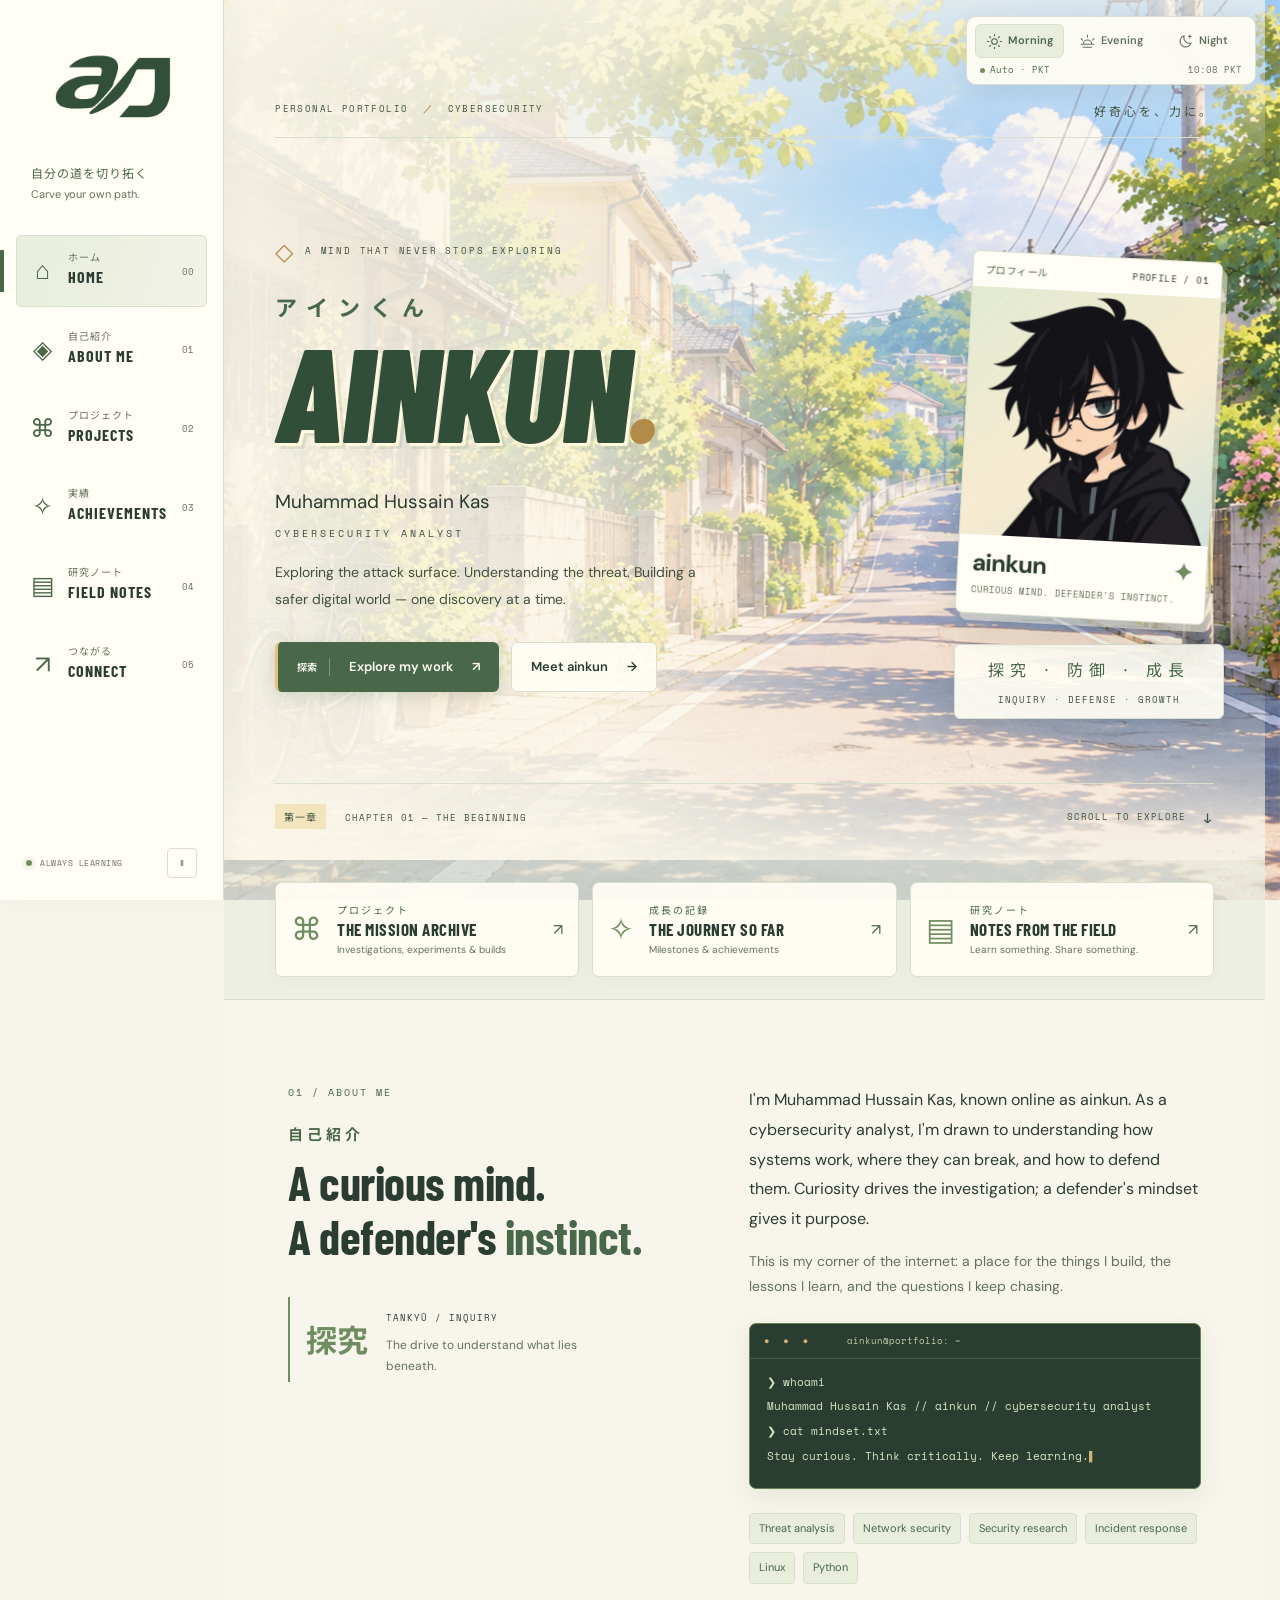
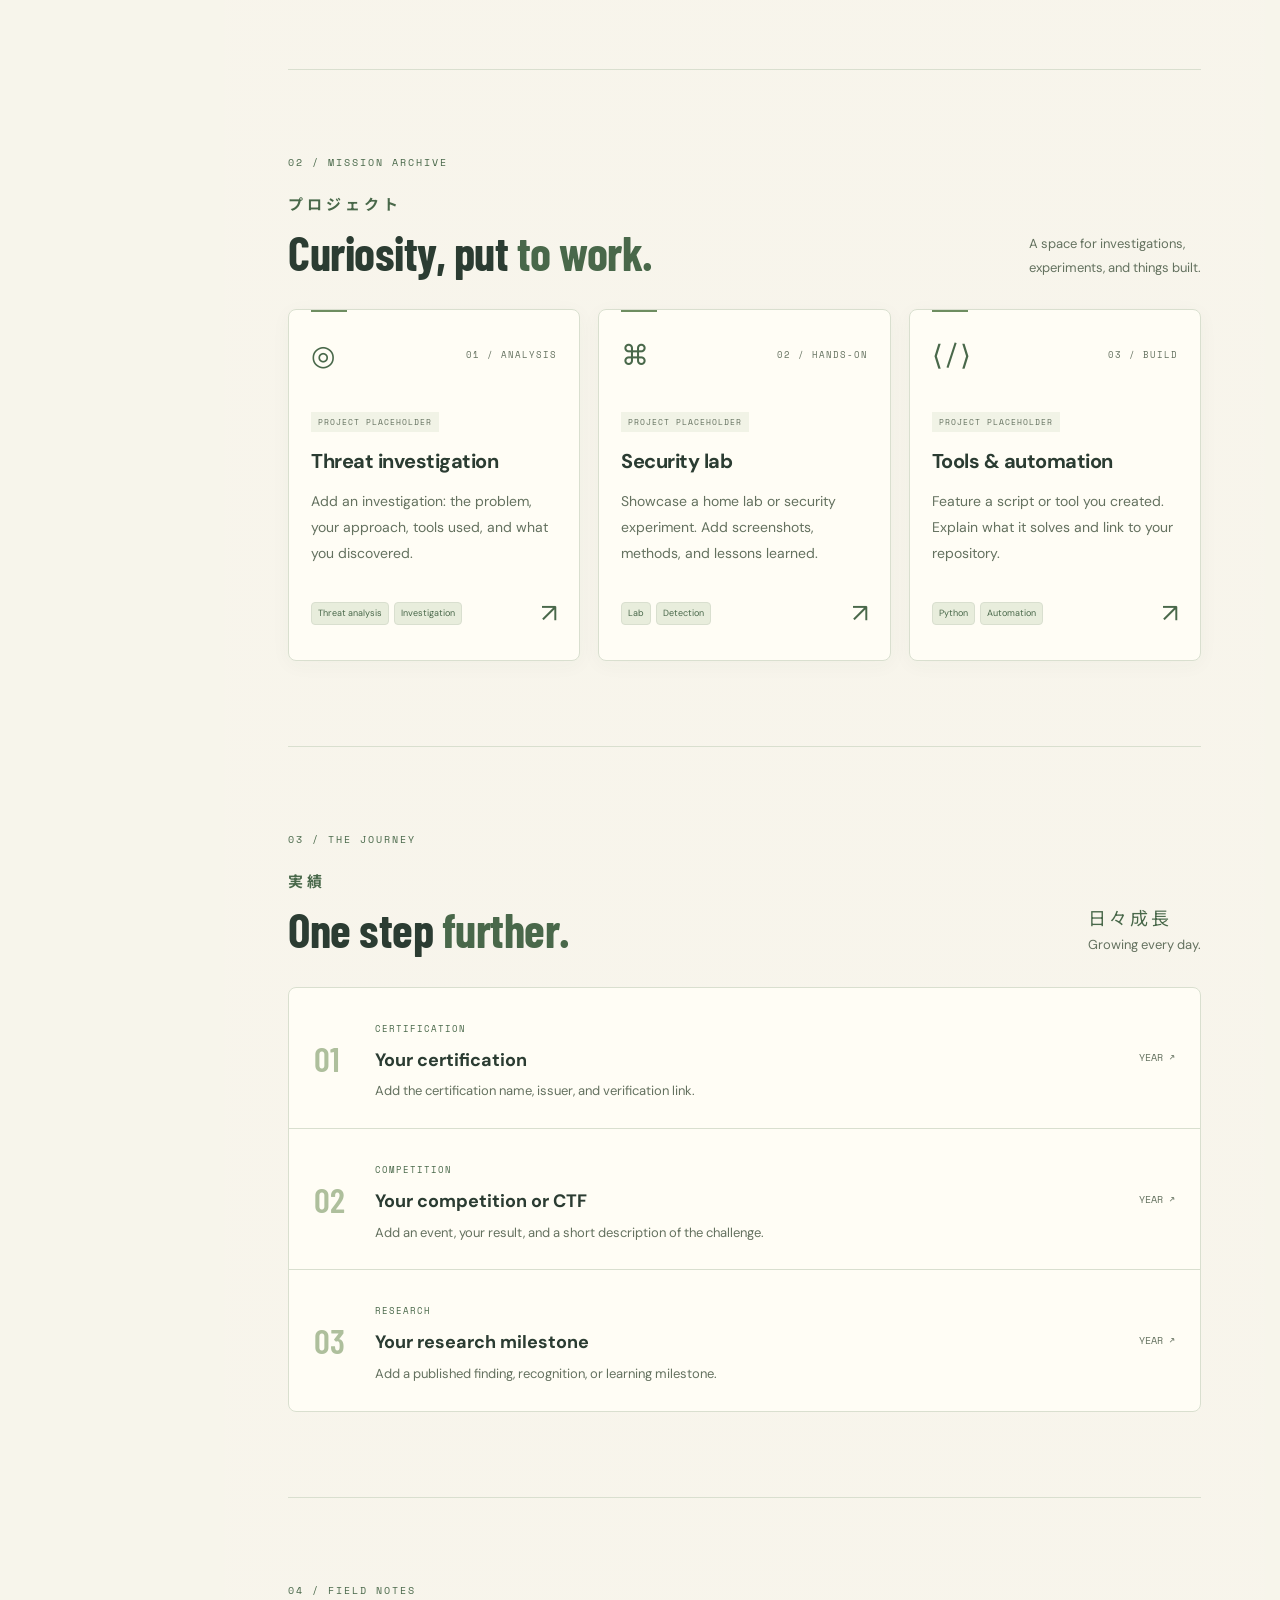
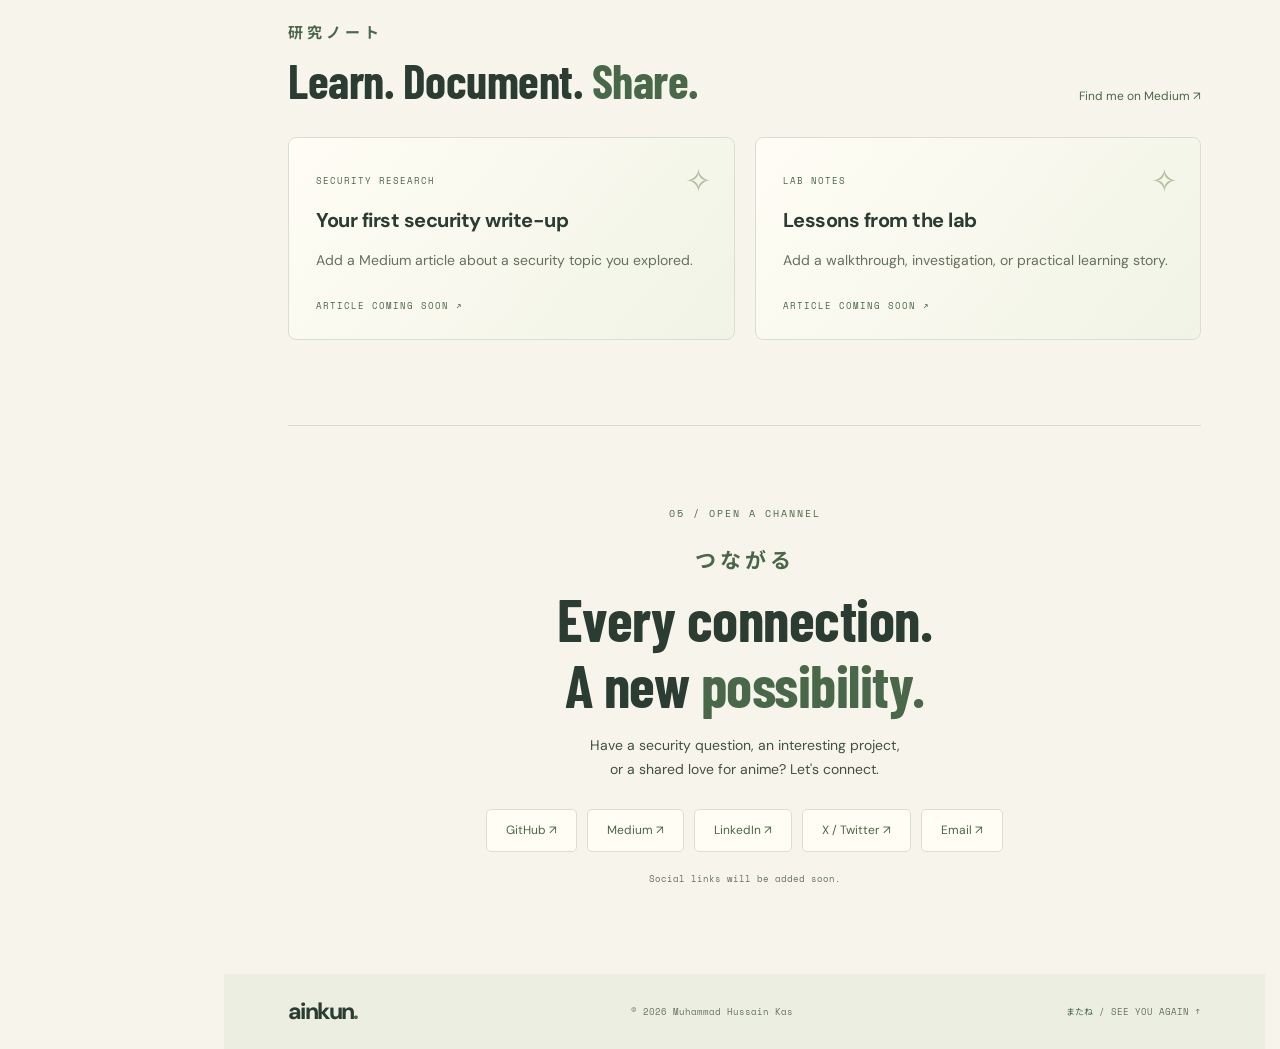
==== index.html @ 13db2e45 "ainkun portfolio, card rough animation, day,evening and night" ====
<!doctype html>
<html lang="en">
<head>
  <meta charset="UTF-8"><meta name="viewport" content="width=device-width, initial-scale=1">
  <meta name="description" content="Muhammad Hussain Kas, aka ainkun — cybersecurity analyst. Security research, projects, and field notes from a curious mind.">
  <meta name="theme-color" content="#f7f5eb"><title>ainkun — Cybersecurity Analyst</title>
  <script src="themes.js"></script>
  <link rel="icon" href="assets/favicon.svg" type="image/svg+xml"><link rel="stylesheet" href="styles.css">
  <link rel="stylesheet" href="themes.css">
  <link rel="stylesheet" href="theme-motion.css">
  <link rel="stylesheet" href="analyst-card.css">
  <script src="profile.js" defer></script><script src="script.js" defer></script>
  <script src="analyst-card.js" defer></script>
</head>
<body>
  <div class="scene-stack" aria-hidden="true"></div>
  <a class="skip" href="#main">Skip to content</a>
  <aside class="theme-controls" aria-label="Time of day theme" hidden>
    <div class="theme-options" role="group" aria-label="Preview a scene">
      <button type="button" data-set-theme="morning" aria-pressed="false" title="Morning · 朝">
        <svg viewBox="0 0 24 24" aria-hidden="true"><circle cx="12" cy="12" r="4"/><path d="M12 2v2m0 16v2M2 12h2m16 0h2M5 5l1.5 1.5m11 11L19 19M5 19l1.5-1.5m11-11L19 5"/></svg><span>Morning</span>
      </button>
      <button type="button" data-set-theme="evening" aria-pressed="false" title="Evening · 夕暮れ">
        <svg viewBox="0 0 24 24" aria-hidden="true"><path d="M3 16h18M6 16a6 6 0 0 1 12 0M12 3v3M3 8l2 2m14 0 2-2M6 20h12"/></svg><span>Evening</span>
      </button>
      <button type="button" data-set-theme="night" aria-pressed="false" title="Night · 夜">
        <svg viewBox="0 0 24 24" aria-hidden="true"><path d="M20 14A8 8 0 0 1 10 4a8 8 0 1 0 10 10Z"/><path d="M18 3v4m-2-2h4"/></svg><span>Night</span>
      </button>
    </div>
    <div class="theme-meta"><button class="theme-auto" type="button" aria-pressed="true">Auto · PKT</button><span class="theme-clock"></span></div>
  </aside>
  <span class="sr-only" id="theme-status" role="status" aria-live="polite"></span>
  <header class="sidebar">
    <a class="sidebar-logo" href="#home" aria-label="ainkun home"><img src="assets/logo-clean/ainkun-clean.png" alt="ainkun — a刀 logo" width="1536" height="1024"></a>
    <div class="sidebar-caption"><span lang="ja">自分の道を切り拓く</span><small>Carve your own path.</small></div>
    <nav aria-label="Main navigation">
      <a class="nav-item active" href="#home"><span class="nav-icon" aria-hidden="true">⌂</span><span><small lang="ja">ホーム</small><strong>HOME</strong></span><span class="nav-index">00</span></a>
      <a class="nav-item" href="#about"><span class="nav-icon" aria-hidden="true">◈</span><span><small lang="ja">自己紹介</small><strong>ABOUT ME</strong></span><span class="nav-index">01</span></a>
      <a class="nav-item" href="#projects"><span class="nav-icon" aria-hidden="true">⌘</span><span><small lang="ja">プロジェクト</small><strong>PROJECTS</strong></span><span class="nav-index">02</span></a>
      <a class="nav-item" href="#achievements"><span class="nav-icon" aria-hidden="true">✧</span><span><small lang="ja">実績</small><strong>ACHIEVEMENTS</strong></span><span class="nav-index">03</span></a>
      <a class="nav-item" href="#writing"><span class="nav-icon" aria-hidden="true">▤</span><span><small lang="ja">研究ノート</small><strong>FIELD NOTES</strong></span><span class="nav-index">04</span></a>
      <a class="nav-item" href="#contact"><span class="nav-icon" aria-hidden="true">↗</span><span><small lang="ja">つながる</small><strong>CONNECT</strong></span><span class="nav-index">05</span></a>
    </nav>
    <div class="sidebar-bottom"><span class="status-dot"></span> ALWAYS LEARNING <button class="motion-toggle" type="button" aria-pressed="false" aria-label="Pause decorative animations">Ⅱ</button></div>
  </header>
  <main id="main">
    <section class="hero" id="home" aria-labelledby="hero-title">
      <div class="city-scene" aria-hidden="true"></div><div class="scene-shade" aria-hidden="true"></div><div class="scene-grid" aria-hidden="true"></div><div class="particles" aria-hidden="true"></div>
      <div class="hero-topline"><span>PERSONAL PORTFOLIO <b>／</b> CYBERSECURITY</span><span lang="ja">好奇心を、力に。</span></div>
      <div class="hero-layout">
        <div class="hero-copy"><p class="hero-kicker"><span class="diamond" aria-hidden="true">◇</span> A MIND THAT NEVER STOPS EXPLORING</p><div class="name-lockup"><span class="name-jp" lang="ja">アインくん</span><h1 id="hero-title" aria-label="ainkun, Hussain K."><button class="name-switch" type="button" aria-label="Show alternate name: Hussain K." aria-pressed="false" disabled><span class="name-track" aria-hidden="true"><span class="name-glyph name-prefix">HUSS</span><span class="name-glyph name-core">AIN</span><span class="name-glyph name-k">K</span><span class="name-glyph name-suffix">UN</span><span class="name-glyph name-dot">.</span></span></button></h1></div><p class="intro">Muhammad Hussain Kas<span>CYBERSECURITY ANALYST</span></p><p class="hero-description" id="hero-description"></p><div class="hero-actions"><a class="button primary" href="#projects"><span lang="ja">探索</span> Explore my work <span>↗</span></a><a class="button secondary" href="#about">Meet ainkun <span>→</span></a></div></div>
        <div class="profile-stage"><figure class="profile-panel"><div class="profile-card-top"><span lang="ja">プロフィール</span><span>PROFILE / 01</span></div><div class="profile-image-wrap"><img class="profile-image" src="mainimage.png" alt="ainkun's profile avatar" width="500" height="500" fetchpriority="high"></div><figcaption><strong>ainkun<span>✦</span></strong><span>CURIOUS MIND. DEFENDER'S INSTINCT.</span></figcaption></figure><p class="profile-motto"><span lang="ja">探究 · 防御 · 成長</span>INQUIRY · DEFENSE · GROWTH</p></div>
      </div>
      <div class="hero-bottom"><span class="chapter-label"><span lang="ja">第一章</span> CHAPTER 01 — THE BEGINNING</span><a class="scroll-cue" href="#about">SCROLL TO EXPLORE <span>↓</span></a></div>
    </section>
    <div class="chapter-menu" aria-label="Explore the portfolio"><a href="#projects"><span class="tile-icon" aria-hidden="true">⌘</span><span><small lang="ja">プロジェクト</small><strong>THE MISSION ARCHIVE</strong><em>Investigations, experiments & builds</em></span><b>↗</b></a><a href="#achievements"><span class="tile-icon" aria-hidden="true">✧</span><span><small lang="ja">成長の記録</small><strong>THE JOURNEY SO FAR</strong><em>Milestones & achievements</em></span><b>↗</b></a><a href="#writing"><span class="tile-icon" aria-hidden="true">▤</span><span><small lang="ja">研究ノート</small><strong>NOTES FROM THE FIELD</strong><em>Learn something. Share something.</em></span><b>↗</b></a></div>
    <div class="content-shell">
      <section class="section about" id="about"><div class="section-heading reveal"><span class="eyebrow">01 / ABOUT ME</span><div class="section-jp" lang="ja">自己紹介</div><h2>A curious mind.<br>A defender's <em>instinct.</em></h2><div class="word-note"><span lang="ja">探究</span><div><strong>TANKYŪ / INQUIRY</strong><p>The drive to understand what lies beneath.</p></div></div></div><div class="about-content reveal"><p id="about-copy"></p><p class="muted">This is my corner of the internet: a place for the things I build, the lessons I learn, and the questions I keep chasing.</p><div class="terminal"><div class="terminal-bar"><span>● ● ●</span> ainkun@portfolio: ~</div><p><span>❯</span> whoami</p><p id="terminal-name"></p><p><span>❯</span> cat mindset.txt</p><p class="terminal-answer">Stay curious. Think critically. Keep learning.<span class="cursor">▌</span></p></div><div class="skills" id="skills"></div></div></section>
      <section class="section" id="projects"><div class="section-top reveal"><div><span class="eyebrow">02 / MISSION ARCHIVE</span><div class="section-jp" lang="ja">プロジェクト</div><h2>Curiosity, put <em>to work.</em></h2></div><p class="section-note">A space for investigations,<br>experiments, and things built.</p></div><div class="projects-grid" id="projects-grid"></div></section>
      <section class="section" id="achievements"><div class="section-top reveal"><div><span class="eyebrow">03 / THE JOURNEY</span><div class="section-jp" lang="ja">実績</div><h2>One step <em>further.</em></h2></div><p class="section-note"><span lang="ja">日々成長</span><br>Growing every day.</p></div><div id="achievement-list" class="achievement-list"></div></section>
      <section class="section" id="writing"><div class="section-top reveal"><div><span class="eyebrow">04 / FIELD NOTES</span><div class="section-jp" lang="ja">研究ノート</div><h2>Learn. Document. <em>Share.</em></h2></div><a class="text-link" data-social="medium">Find me on Medium ↗</a></div><div class="writing-grid" id="writing-grid"></div></section>
    </div>
    <section class="contact section" id="contact"><div class="contact-inner reveal"><span class="eyebrow">05 / OPEN A CHANNEL</span><div class="section-jp" lang="ja">つながる</div><h2>Every connection.<br>A new <em>possibility.</em></h2><p>Have a security question, an interesting project,<br>or a shared love for anime? Let's connect.</p><div class="socials" id="socials"></div><p class="contact-placeholder" id="contact-note"></p></div></section>
    <footer><a class="brand" href="#home">ainkun<span class="brand-dot">.</span></a><span>© <span id="year"></span> Muhammad Hussain Kas</span><a href="#home"><span lang="ja">またね</span> / SEE YOU AGAIN ↑</a></footer>
  </main>
  <div class="toast" role="status" aria-live="polite"></div>
  <dialog class="card-dialog" id="analyst-card-dialog" aria-labelledby="analyst-card-name" aria-describedby="analyst-card-help">
    <div class="card-modal-shell">
      <button class="card-dismiss" type="button" aria-label="Close analyst card" autofocus>×</button>
      <div class="card-flight">
        <div class="card-flipper">
          <div class="card-face card-front" aria-hidden="true" inert></div>
          <article class="card-face collectible-card" id="analyst-card-content"></article>
        </div>
      </div>
      <p class="card-dialog-help" id="analyst-card-help">Your analyst card. <span>Press Esc or click outside to return.</span></p>
    </div>
  </dialog>
</body>
</html>
---- styles.css ----
@import url('https://fonts.googleapis.com/css2?family=Barlow+Condensed:wght@500;600;700;800;900&family=DM+Sans:wght@400;500;600;700&family=Noto+Sans+JP:wght@400;500;700;900&family=Space+Mono:wght@400;700&display=swap');
:root{--ink:#2b3c32;--muted:#64715f;--accent:#49684a;--sunlight:#b28b48;--paper:#f7f5eb;--line:#d9dfcf;--mono:'Space Mono',monospace;--display:'Barlow Condensed','Arial Narrow',sans-serif;--jp:'Noto Sans JP',sans-serif;--rail:224px}

*{box-sizing:border-box}
html{scroll-behavior:smooth;scroll-padding-top:28px}
body{margin:0;color:var(--ink);background:var(--paper);isolation:isolate;font:16px/1.75 'DM Sans',sans-serif}
body::before{content:'';position:fixed;inset:0 0 0 var(--rail);z-index:-1;pointer-events:none;background:var(--scene-image) center/cover no-repeat}
a{color:inherit;text-decoration:none}
button{font:inherit}
a,button{-webkit-tap-highlight-color:transparent}
a:focus-visible,button:focus-visible{outline:3px solid var(--accent-soft);outline-offset:5px}
::selection{background:var(--selection);color:var(--ink)}
[lang=ja]{font-family:var(--jp)}
main{margin-left:var(--rail);min-width:0}
.skip{position:fixed;top:-100px;left:20px;padding:12px;background:var(--surface);z-index:50}
.skip:focus{top:15px}

/* Bilingual game-menu navigation. */
.sidebar{position:fixed;inset:0 auto 0 0;width:var(--rail);padding:36px 16px 22px;background:var(--surface);z-index:20;display:flex;flex-direction:column;border-right:1px solid var(--line);box-shadow:4px 0 30px #344a390b}
.brand{font-weight:800;font-size:30px;letter-spacing:-1.6px;line-height:1.1;display:flex;align-items:center;gap:10px}
.brand-dot{color:var(--accent)}
.sidebar-logo{position:relative;display:block;width:144px;max-width:100%;margin:0 auto;flex-shrink:0;line-height:0;border-radius:6px}
.sidebar-logo img{display:block;width:100%;height:auto;aspect-ratio:3/2;object-fit:contain}
.sidebar-caption{padding:28px 15px 20px;line-height:1.6}
.sidebar-caption>span{font-size:12px;color:var(--accent);letter-spacing:1px}
.sidebar-caption small{display:block;color:var(--muted);font-size:11px}
.sidebar nav{display:grid;gap:7px;margin-top:12px}
.nav-item{padding:13px 12px;display:flex;gap:12px;align-items:center;position:relative;transition:background .25s,transform .25s;border:1px solid transparent;border-radius:5px;}
.nav-item:hover{background:var(--surface-hover);transform:translateX(3px)}
.nav-item.active{background:linear-gradient(110deg,var(--surface-tint),var(--surface-hover));border-color:var(--line)}
.nav-item.active::before{content:'';position:absolute;left:-17px;top:14px;bottom:14px;width:4px;background:var(--accent)}
.nav-icon{font-size:25px;color:var(--accent);width:27px;text-align:center}
.nav-item small{display:block;font-size:10px;line-height:1.4;letter-spacing:1px;color:var(--muted)}
.nav-item strong{font:700 16px/1.5 var(--display);letter-spacing:1px;white-space:nowrap}
.nav-index{margin-left:auto;font:9px var(--mono);color:var(--muted)}
.sidebar-bottom{margin-top:auto;display:flex;align-items:center;gap:8px;font:8px var(--mono);letter-spacing:.5px;padding:22px 10px 0;color:var(--muted)}
.status-dot{width:6px;height:6px;display:inline-block;border-radius:50%;background:var(--accent-soft);box-shadow:0 0 0 4px #7e9c6715}
.motion-toggle{margin-left:auto;background:none;border:1px solid var(--line);color:var(--accent);width:30px;height:30px;cursor:pointer;line-height:1;padding:0;border-radius:4px;}
.motion-toggle:hover{background:var(--surface-tint)}

/* One fixed street scene shared by every section and time-of-day theme. */
.hero{min-height:790px;position:relative;isolation:isolate;overflow:hidden;color:var(--ink);padding:28px clamp(30px,4vw,76px) 30px;display:flex;flex-direction:column;background:transparent;}
.city-scene{display:none}
.scene-shade{position:absolute;inset:0;z-index:-3;background:var(--scene-wash);}
.scene-grid{position:absolute;inset:0;z-index:-2;background-image:linear-gradient(#ffffff04 1px,transparent 1px),linear-gradient(90deg,#ffffff04 1px,transparent 1px);background-size:100px 100px;opacity:0;mask-image:linear-gradient(90deg,#000,transparent);}
.hero-topline{display:flex;justify-content:space-between;gap:15px;font:9px var(--mono);letter-spacing:1.4px;color:var(--secondary-ink);border-bottom:1px solid var(--line);padding-bottom:18px}
.hero-topline b{color:var(--sunlight);padding:0 7px}
.hero-topline [lang=ja]{letter-spacing:3px;font-size:12px}
.hero-layout{display:grid;grid-template-columns:minmax(0,1fr) 250px;align-items:center;gap:30px;flex:1;padding:68px 0 64px}
.hero-copy{min-width:0}
.hero-kicker{font:9px var(--mono);letter-spacing:1.8px;color:var(--secondary-ink);display:flex;align-items:center;gap:10px;margin:0 0 18px}
.diamond{font-size:24px;color:var(--sunlight)}
.name-lockup{position:relative;width:100%;min-width:0}
.name-jp{display:block;font-size:22px;font-weight:700;letter-spacing:10px;margin-bottom:2px;color:var(--accent);}
h1{font:900 italic clamp(100px,10.4vw,170px)/.95 var(--display);letter-spacing:-2px;margin:0 0 25px;text-shadow:3px 3px 0 var(--title-shadow),6px 6px 0 var(--title-shadow-soft);position:relative;color:var(--title);}
.name-dot{color:var(--sunlight);font-size:1em;text-shadow:none}
.intro{font-size:19px;margin:18px 0;color:var(--ink);}
.intro>span{display:block;font:10px var(--mono);letter-spacing:3px;margin-top:8px;color:var(--secondary-ink)}
.hero-description{max-width:430px;font-size:14px;line-height:1.9;color:var(--secondary-ink);text-shadow:none;}
.hero-actions{display:flex;flex-wrap:wrap;gap:12px;margin-top:29px}
.button{display:inline-flex;align-items:center;gap:19px;padding:13px 19px;font-size:13px;font-weight:600;transition:transform .25s,box-shadow .25s;position:relative;border-radius:6px;}
.button:hover{transform:translateY(-3px);box-shadow:0 8px 25px #344a3933}
.primary{background:var(--accent);color:var(--button-ink);border-left:3px solid var(--button-edge);box-shadow:0 5px 16px #3b563129;}
.primary>[lang=ja]{font-size:10px;border-right:1px solid #c4d0ac70;padding-right:12px;color:var(--button-ink);}
.secondary{border:1px solid var(--line);background:var(--surface-glass);color:var(--ink);}
.hero-bottom{display:flex;justify-content:space-between;align-items:center;gap:20px;border-top:1px solid var(--line);padding-top:20px}
.chapter-label,.scroll-cue{font:9px var(--mono);letter-spacing:1px;color:var(--secondary-ink)}
.chapter-label>[lang=ja]{background:var(--label-fill);padding:5px 9px;margin-right:12px;font-size:10px}
.scroll-cue{display:flex;gap:16px;align-items:center}
.scroll-cue>span{font-size:18px;animation:scroll-nudge 3s ease-in-out infinite}

.profile-stage{perspective:1000px;align-self:center;margin-top:50px;position:relative}
.profile-panel{margin:0;border:1px solid var(--line);background:var(--surface);box-shadow:5px 7px 0 var(--card-edge),0 16px 40px #3c51312b;transform:rotateX(var(--tilt-x,0deg)) rotateY(var(--tilt-y,0deg)) rotate(3deg);transition:transform .35s;animation:profile-in 1.3s cubic-bezier(.16,1,.3,1) both;color:var(--ink);border-radius:7px;overflow:hidden;}
.profile-card-top{display:flex;justify-content:space-between;align-items:center;padding:10px 12px;font:8px var(--mono);letter-spacing:.4px}
.profile-card-top>[lang=ja]{font-size:10px;color:var(--accent)}
.profile-image-wrap{aspect-ratio:1;overflow:hidden;position:relative;background:linear-gradient(145deg,var(--portrait-start),var(--portrait-mid) 55%,var(--portrait-end))}
.profile-image-wrap::before{content:'';position:absolute;inset:0;background:repeating-linear-gradient(135deg,transparent 0 15px,#fff2 15px 16px)}
.profile-image{width:100%;height:100%;object-fit:contain;position:relative;display:block}
.profile-panel figcaption{padding:11px 14px 16px;line-height:1.4}
.profile-panel strong{display:flex;justify-content:space-between;font-size:23px;letter-spacing:-1px}
.profile-panel strong>span{color:var(--accent-soft);font-size:24px}
.profile-panel figcaption>span{font:7px var(--mono);letter-spacing:.8px;color:var(--muted)}
.profile-motto{text-align:center;font:8px var(--mono);letter-spacing:1px;margin:25px -10px 0;color:var(--secondary-ink);background:var(--surface-glass);border:1px solid var(--line);border-radius:6px;padding:10px 8px;box-shadow:0 4px 18px #33432f14;}
.profile-motto>[lang=ja]{display:block;font-size:16px;letter-spacing:6px;margin-bottom:8px;color:var(--accent);}
.particles{position:absolute;inset:0;pointer-events:none;z-index:-1}
.particle{position:absolute;width:3px;height:3px;background:var(--particle);border-radius:50%;box-shadow:0 0 8px var(--particle-glow);opacity:.5;animation:drift 9s linear infinite}
.particle:nth-child(3n){width:5px;height:2px;background:var(--leaf);border-radius:50% 0;box-shadow:none}

/* Chapter cards, warm paper, and bilingual editorial headings. */
.chapter-menu{display:grid;grid-template-columns:repeat(3,minmax(0,1fr));background:var(--band-overlay);border-bottom:1px solid var(--line);padding:22px clamp(24px,4vw,70px);gap:13px}
.chapter-menu>a{display:flex;align-items:center;gap:15px;background:var(--surface-glass);padding:19px 15px;border:1px solid var(--line);box-shadow:0 3px 12px #5663430c;transition:transform .25s,border-color .25s;position:relative;min-width:0;border-radius:7px;}
.chapter-menu>a:hover{transform:translateY(-4px);border-color:var(--accent-soft)}
.tile-icon{font-size:31px;color:var(--accent-soft)}
.chapter-menu small{display:block;font:10px var(--jp);letter-spacing:2px;color:var(--accent)}
.chapter-menu strong{font:700 17px/1.5 var(--display);letter-spacing:.5px;display:block}
.chapter-menu em{font-style:normal;font-size:10px;line-height:1.5;color:var(--muted);display:block}
.chapter-menu b{margin-left:auto;color:var(--accent);font-weight:400}
.content-shell{background:linear-gradient(var(--paper-overlay),var(--paper-overlay)),radial-gradient(#87986e12 .7px,transparent .7px) 0 0/6px 6px}
.section{padding:85px 0;margin:0 clamp(28px,5vw,80px);border-bottom:1px solid var(--line);position:relative}
.about{display:grid;grid-template-columns:1fr 1.1fr;gap:50px}
.eyebrow{font:10px var(--mono);letter-spacing:2px;color:var(--accent);display:block}
.section-jp{font:700 15px var(--jp);letter-spacing:4px;color:var(--accent);margin-top:23px}
h2{font:700 clamp(37px,3.7vw,56px)/1.13 var(--display);letter-spacing:-.5px;margin:12px 0 0}
h2 em{font-style:normal;color:var(--accent)}
.word-note{display:flex;align-items:center;gap:18px;margin-top:33px;border-left:2px solid var(--accent-soft);padding:5px 0 5px 16px}
.word-note>[lang=ja]{font-size:31px;font-weight:700;color:var(--accent-soft);white-space:nowrap}
.word-note strong{font:9px var(--mono);letter-spacing:1px}
.word-note p{margin:5px 0 0;font-size:12px;color:var(--muted);max-width:210px}
.about-content>p:first-child{margin-top:0;font-size:16px;line-height:1.85}
.muted,.section-note{color:var(--muted)}
.muted{font-size:14px}
.terminal{margin-top:25px;padding:0 17px 17px;background:var(--terminal-bg);color:var(--terminal-ink);box-shadow:0 8px 24px #3d57391a;font:11px/1.9 var(--mono);overflow-wrap:anywhere;border:1px solid var(--terminal-line);border-radius:7px;}
.terminal-bar{margin:0 -17px 13px;padding:8px 14px;border-bottom:1px solid #a5b79040;font-size:9px;color:var(--terminal-muted);display:flex;gap:35px}
.terminal-bar span{color:var(--terminal-accent);letter-spacing:4px}
.terminal p{margin:4px 0}
.terminal p>span,.terminal-answer{color:var(--terminal-ink)}
.cursor{animation:pulse 1.5s infinite;color:var(--terminal-accent)!important}
.skills{display:flex;flex-wrap:wrap;gap:8px;margin-top:24px}
.skill,.tags span{font-size:11px;border:1px solid var(--line);background:var(--surface-tint);padding:5px 9px;color:var(--accent);border-radius:4px;}
.section-top{display:flex;justify-content:space-between;align-items:end;gap:25px;margin-bottom:30px}
.section-note{font-size:13px;margin:0;line-height:1.8}
.section-note>[lang=ja]{color:var(--accent);font-size:18px;letter-spacing:3px}
.projects-grid{display:grid;grid-template-columns:repeat(3,minmax(0,1fr));gap:18px}
.project-card{padding:24px 22px;background:var(--surface);border:1px solid var(--line);box-shadow:0 4px 20px #3e58300a;position:relative;transition:transform .25s,border-color .25s;min-width:0;border-radius:8px;overflow:hidden;}
.project-card::before{content:'';position:absolute;top:-1px;left:22px;height:3px;width:36px;background:var(--accent-soft);transition:width .3s}
.project-card:hover{transform:translateY(-5px);border-color:var(--accent-soft)}
.project-card:hover::before{width:85px}
.card-top{display:flex;align-items:center;justify-content:space-between;gap:10px;margin-bottom:31px}
.project-icon{font:28px var(--mono);color:var(--accent)}
.small-label{font:9px var(--mono);letter-spacing:1px;color:var(--muted)}
.placeholder-badge{font:8px var(--mono);letter-spacing:1px;color:var(--muted);background:var(--surface-hover);padding:4px 7px}
.project-card h3,.writing-card h3{font-size:20px;line-height:1.4;margin:13px 0 11px;letter-spacing:-.5px}
.project-card p,.writing-card p{font-size:13px;color:var(--muted);line-height:1.85}
.card-bottom{display:flex;align-items:center;justify-content:space-between;gap:7px;margin-top:24px}
.tags{display:flex;flex-wrap:wrap;gap:5px}
.tags span{font-size:9px;padding:3px 6px}
.project-arrow{font-size:26px;color:var(--accent);min-width:28px;text-align:right}
.achievement-list{border:1px solid var(--line);background:var(--surface);border-radius:8px;overflow:hidden;}
.achievement{display:flex;gap:23px;align-items:center;padding:25px;border-bottom:1px solid var(--line)}
.achievement:last-child{border:0}
.achievement-number{font:600 35px var(--display);color:var(--ornament);min-width:38px}
.achievement-content{flex:1}
.achievement-content .small-label{color:var(--accent)}
.achievement h3{font-size:18px;margin:4px 0}
.achievement p{font-size:13px;color:var(--muted);margin:0}
.achievement-year{font:10px var(--mono);color:var(--muted);white-space:nowrap}
.writing-grid{display:grid;grid-template-columns:1fr 1fr;gap:20px}
.writing-card{border:1px solid var(--line);padding:27px;background:linear-gradient(130deg,var(--surface),var(--surface-hover));transition:transform .25s,box-shadow .25s;position:relative;border-radius:8px;}
.writing-card::after{content:'✧';position:absolute;right:22px;top:15px;font-size:32px;color:var(--ornament)}
.writing-card:hover{transform:translateY(-4px);box-shadow:0 9px 22px #51664114;}
.writing-card .small-label{color:var(--accent)}
.text-link{font-size:12px;color:var(--accent)}
.text-link:hover{color:var(--ink)}
.writing-card .text-link{display:block;font:9px var(--mono);letter-spacing:1px;margin-top:25px}
.contact.section{margin:0;border:0;padding:80px 30px;text-align:center;color:var(--ink);background:var(--contact-overlay);}
.contact .eyebrow{color:var(--accent)}
.contact .section-jp{color:var(--accent);font-size:21px}
.contact h2{font-size:clamp(43px,4.6vw,65px)}
.contact h2 em{color:var(--accent)}
.contact p{font-size:14px;color:var(--secondary-ink)}
.socials{display:flex;justify-content:center;flex-wrap:wrap;gap:10px;margin-top:27px}
.social-link{font-size:12px;border:1px solid var(--line);padding:10px 19px;background:var(--surface-glass);transition:background .25s,transform .25s;color:var(--accent);border-radius:5px;}
.social-link:hover{background:var(--surface-tint);transform:translateY(-3px)}
.contact .contact-placeholder{font:9px var(--mono);margin-top:20px;color:var(--muted)}
footer{display:flex;justify-content:space-between;align-items:center;gap:20px;padding:25px clamp(28px,5vw,80px);background:var(--footer-overlay)}
footer .brand{font-size:23px;gap:0}
footer>span,footer>a:last-child{font:9px var(--mono);color:var(--muted)}
footer>a:last-child [lang=ja]{color:var(--accent)}
.toast{position:fixed;left:calc(50% + var(--rail)/2);bottom:25px;max-width:calc(100vw - 40px);padding:14px 22px;border:1px solid var(--accent-soft);background:var(--surface);box-shadow:0 8px 35px #344a3933;color:var(--ink);font-size:13px;z-index:40;opacity:0;pointer-events:none;transform:translate(-50%,20px);transition:.25s;border-radius:6px;}
.toast.visible{opacity:1;transform:translate(-50%,0)}
.reveal-ready{opacity:0;transform:translateY(23px);transition:opacity .75s,transform .75s cubic-bezier(.16,1,.3,1)}
.revealed{opacity:1;transform:translateY(0)}

@keyframes opening-copy{from{opacity:0;transform:translateY(25px)}
to{opacity:1;transform:translateY(0)}
}
@keyframes profile-in{from{opacity:0;translate:30px 0}
to{opacity:1;translate:0 0}
}
@keyframes drift{0%{translate:0 40px;opacity:0}
25%{opacity:.65}
100%{translate:55px -140px;opacity:0}
}
@keyframes pulse{50%{opacity:.3}
}
@keyframes scroll-nudge{50%{translate:0 5px}
}

@media(min-width:1600px){.hero{min-height:880px;color:var(--ink);}
.hero-layout{grid-template-columns:minmax(0,1fr) 300px;gap:60px;padding-right:35px}
.hero-description{font-size:16px;color:var(--secondary-ink);text-shadow:none;}
.hero-kicker{font-size:11px}
.profile-panel figcaption>span{font-size:9px}
.profile-card-top{font-size:10px}
}

@media(max-width:1200px){:root{--rail:200px}
.sidebar{padding-left:10px;padding-right:10px}
.nav-item{gap:9px;padding:12px 10px;border-radius:5px;}
.nav-item strong{font-size:15px}
.nav-index{display:none}
.hero{padding-left:35px;padding-right:35px;min-height:740px;color:var(--ink);}
.hero-layout{grid-template-columns:minmax(0,1fr) 210px;gap:20px}
h1{font-size:108px;color:var(--title);text-shadow:3px 3px 0 var(--title-shadow),6px 6px 0 var(--title-shadow-soft);}
.hero-topline{font-size:8px}
.hero-topline [lang=ja]{font-size:10px}
.hero-kicker{font-size:8px;letter-spacing:1px}
.intro{font-size:17px;color:var(--ink);}
.hero-actions{gap:10px}
.button{gap:12px;padding:12px 14px;font-size:12px;border-radius:6px;}
.chapter-menu{padding:18px 28px;gap:10px}
.chapter-menu>a{padding:15px 12px;gap:9px;border-radius:7px;box-shadow:0 3px 12px #5663430c;}
.tile-icon{display:none}
.chapter-menu strong{font-size:16px}
.section{margin:0 35px;padding:65px 0}
.about{gap:30px}
.projects-grid{gap:12px}
.project-card{padding:21px 17px;border-radius:8px;box-shadow:0 4px 20px #3e58300a;overflow:hidden;}
.card-top .small-label{font-size:8px}
.project-card h3{font-size:18px}
.card-top{margin-bottom:23px}
.profile-panel figcaption>span{font-size:6px}
.profile-card-top{font-size:7px}
.profile-motto{font-size:7px;color:var(--secondary-ink);background:var(--surface-glass);border:1px solid var(--line);border-radius:6px;padding:10px 8px;box-shadow:0 4px 18px #33432f14;}
}

@media(max-width:1000px){:root{--rail:180px}
.brand{font-size:26px}
.sidebar-caption{padding:25px 10px 17px}
.sidebar-caption>span{font-size:10px}
.nav-item strong{font-size:14px;letter-spacing:.5px}
.nav-icon{font-size:22px;width:22px}
.sidebar-bottom{font-size:7px;padding-left:5px;padding-right:5px;gap:6px}
.hero{padding-left:28px;padding-right:28px;color:var(--ink);}
.hero-layout{grid-template-columns:minmax(0,1fr) 170px;gap:17px}
h1{font-size:92px;color:var(--title);text-shadow:3px 3px 0 var(--title-shadow),6px 6px 0 var(--title-shadow-soft);}
.name-jp{font-size:19px;letter-spacing:7px;color:var(--accent);}
.intro{font-size:16px;color:var(--ink);}
.intro>span{letter-spacing:2px;font-size:9px}
.hero-description{font-size:13px;color:var(--secondary-ink);text-shadow:none;}
.hero-kicker{font-size:7px;letter-spacing:.6px}
.profile-card-top{font-size:6px;padding:8px}
.profile-card-top>[lang=ja]{font-size:8px}
.profile-panel figcaption{padding:9px}
.profile-panel figcaption>span{font-size:5px;letter-spacing:.3px}
.profile-panel strong{font-size:21px}
.profile-motto>[lang=ja]{font-size:12px;letter-spacing:3px;color:var(--accent);}
.profile-motto{font-size:6px;letter-spacing:.4px;color:var(--secondary-ink);background:var(--surface-glass);border:1px solid var(--line);border-radius:6px;padding:10px 8px;box-shadow:0 4px 18px #33432f14;}
.hero-topline [lang=ja]{display:none}
.chapter-label{font-size:8px}
.chapter-label>[lang=ja]{margin-right:5px}
.scroll-cue{font-size:8px;letter-spacing:0}
.projects-grid{grid-template-columns:1fr}
.card-top{margin-bottom:18px}
.card-top .small-label{font-size:10px}
.project-card{padding:25px;border-radius:8px;box-shadow:0 4px 20px #3e58300a;overflow:hidden;}
.project-card h3{font-size:21px}
.about{grid-template-columns:1fr}
.about-content{max-width:650px}
.section-note{font-size:12px}
.chapter-menu strong{font-size:14px}
.chapter-menu em{font-size:9px}
.chapter-menu small{font-size:9px}
.chapter-menu b{display:none}
.writing-card{padding:22px;border-radius:8px;background:linear-gradient(130deg,var(--surface),var(--surface-hover));}
.writing-card h3{font-size:18px}
.writing-card::after{display:none}
}

@media(max-width:760px){:root{--rail:0px}
html{scroll-padding-top:138px}
.sidebar{width:100%;height:124px;padding:12px 18px 0;inset:0 0 auto;display:block;border-right:0;border-bottom:1px solid var(--line)}
.sidebar-logo{width:72px;margin:0}
.sidebar-caption{display:none}
.sidebar nav{display:flex;gap:0;margin-top:10px;overflow-x:auto;scrollbar-width:none;padding-bottom:0}
.sidebar nav::-webkit-scrollbar{display:none}
.nav-item{flex:1;min-width:78px;justify-content:center;padding:8px 7px;gap:0;display:block;text-align:center;border-radius:5px;}
.nav-item strong{font-size:12px;letter-spacing:.6px}
.nav-item small{font-size:8px;letter-spacing:.5px}
.nav-icon{display:none}
.nav-item.active{border:0;border-bottom:3px solid var(--accent-soft);background:var(--surface-tint)}
.nav-item.active::before{display:none}
.nav-item:hover{transform:none}
.sidebar-bottom{position:absolute;top:24px;right:18px;margin:0;padding:0;font-size:8px}
.motion-toggle{width:25px;height:25px;margin-left:10px;border-radius:4px;}
main{padding-top:124px}
.hero{min-height:710px;padding:25px 28px;color:var(--ink);}
.hero-layout{grid-template-columns:1fr 185px;padding:55px 0;gap:25px}
h1{font-size:110px;color:var(--title);text-shadow:3px 3px 0 var(--title-shadow),6px 6px 0 var(--title-shadow-soft);}
.hero-kicker{font-size:8px}
.name-jp{font-size:20px;color:var(--accent);}
.hero-description{font-size:14px;color:var(--secondary-ink);text-shadow:none;}
.intro{font-size:18px;color:var(--ink);}
.profile-panel figcaption>span{font-size:6px}
.profile-motto{font-size:7px;color:var(--secondary-ink);background:var(--surface-glass);border:1px solid var(--line);border-radius:6px;padding:10px 8px;box-shadow:0 4px 18px #33432f14;}
.profile-motto>[lang=ja]{font-size:14px;color:var(--accent);}
.chapter-menu{padding:17px 23px}
.chapter-menu>a{padding:13px 10px;border-radius:7px;box-shadow:0 3px 12px #5663430c;}
.chapter-menu strong{font-size:15px}
.section{margin:0 28px;padding:60px 0}
h2{font-size:45px}
.toast{left:50%;border-radius:6px;}
footer{padding:25px 28px}
.hero-topline{font-size:9px}
}

@media(max-width:640px){.hero{padding:24px;min-height:950px;color:var(--ink);}
.hero-layout{grid-template-columns:1fr;padding:40px 0 24px;gap:25px;align-items:start}
.hero-kicker{font-size:8px}
.name-jp{font-size:19px;color:var(--accent);}
h1{font-size:clamp(76px,24vw,125px);color:var(--title);text-shadow:3px 3px 0 var(--title-shadow),6px 6px 0 var(--title-shadow-soft);}
.hero-description{max-width:360px;font-size:14px;color:var(--secondary-ink);text-shadow:none;}
.hero-actions{margin-top:25px}
.intro{font-size:18px;color:var(--ink);}
.profile-stage{margin:0 8px 0 auto;width:165px;align-self:start}
.profile-card-top{font-size:6px}
.profile-image-wrap{aspect-ratio:1.2}
.profile-panel figcaption>span{font-size:5px}
.profile-motto{position:absolute;right:calc(100% + 15px);top:40px;margin:0;width:105px;font-size:7px;line-height:1.8;color:var(--secondary-ink);background:var(--surface-glass);border:1px solid var(--line);border-radius:6px;padding:10px 8px;box-shadow:0 4px 18px #33432f14;}
.profile-motto>[lang=ja]{font-size:13px;letter-spacing:1px;line-height:1.8;color:var(--accent);}
.hero-bottom{gap:10px;padding-top:18px}
.chapter-label{font-size:7px;letter-spacing:0}
.chapter-label>[lang=ja]{display:none}
.scroll-cue{font-size:7px;gap:9px}

.chapter-menu{grid-template-columns:1fr;padding:20px 24px;gap:10px}
.chapter-menu>a{padding:13px 18px;gap:15px;border-radius:7px;box-shadow:0 3px 12px #5663430c;}
.tile-icon{display:block;font-size:26px}
.chapter-menu strong{font-size:17px}
.chapter-menu small{font-size:9px}
.chapter-menu em{font-size:10px}
.chapter-menu b{display:block}
.section{margin:0 24px;padding:55px 0}
.section-top{display:block}
.section-top>.section-note,.section-top>.text-link{margin-top:18px;display:block}
.section-jp{font-size:14px;margin-top:17px}
h2{font-size:42px}
.writing-grid{grid-template-columns:1fr}
.achievement{padding:20px 16px;gap:14px}
.achievement-number{font-size:29px;min-width:24px}
.achievement h3{font-size:16px}
.achievement p{font-size:12px}
.achievement-year{font-size:9px}
.section-note br{display:none}
.contact.section{padding:65px 24px;}
.contact h2{font-size:48px}
.contact p br{display:none}
.social-link{font-size:11px;padding:10px 13px;color:var(--accent);border:1px solid var(--line);background:var(--surface-glass);border-radius:5px;}
footer{padding:24px;flex-wrap:wrap;gap:18px}
footer>span{order:3;width:100%;font-size:9px}
.terminal{font-size:10px;border-radius:7px;box-shadow:0 8px 24px #3d57391a;}
.hero-topline{font-size:8px;letter-spacing:.8px}
.word-note>[lang=ja]{font-size:29px}
}

body.motion-paused *,body.motion-paused *::before,body.motion-paused *::after{animation-play-state:paused!important}
body.motion-paused .profile-panel{transform:rotate(3deg);box-shadow:5px 7px 0 var(--card-edge),0 16px 40px #3c51312b;border-radius:7px;overflow:hidden;}
body.motion-paused .reveal-ready{opacity:1;transform:none;transition:none}
body.motion-paused .hero-copy,body.motion-paused .profile-panel{animation:none;}

@media(prefers-reduced-motion:reduce){html{scroll-behavior:auto}
*,*::before,*::after{animation:none!important;transition:none!important}
.reveal-ready{opacity:1;transform:none}
.profile-panel{transform:rotate(3deg);box-shadow:5px 7px 0 var(--card-edge),0 16px 40px #3c51312b;border-radius:7px;overflow:hidden;}
}


/* Keep the avatar card labels legible at every size. */
.profile-panel figcaption>span{font-size:9px;letter-spacing:0;line-height:1.6;display:block;margin-top:3px}
.profile-card-top{font-size:9px;gap:6px;flex-wrap:wrap}
.profile-card-top>[lang=ja]{font-size:10px}
.profile-motto{font-size:9px;line-height:1.8;color:var(--secondary-ink);background:var(--surface-glass);border:1px solid var(--line);border-radius:6px;padding:10px 8px;box-shadow:0 4px 18px #33432f14;}
.profile-panel strong{font-size:24px}
.project-card p,.writing-card p{font-size:14px}
.motion-toggle:disabled{cursor:default;opacity:.6}

/* The shared AIN and K travel between names; the final dot stays visible. */
.name-switch {
  display:block;width:100%;padding:0;border:0;background:none;text-align:left;
  color:inherit;font:inherit;letter-spacing:inherit;text-shadow:inherit;
  cursor:pointer;touch-action:manipulation;
}
.name-switch:disabled { cursor:default; }
.name-switch:focus-visible { outline:2px solid var(--accent-soft);outline-offset:8px;border-radius:4px; }
.name-track { position:relative;display:flex;align-items:center;height:1em;isolation:isolate; }
.name-glyph { display:block;white-space:nowrap;flex-shrink:0;transform-origin:0 50%;pointer-events:none; }
.name-switch:not(.name-ready) .name-prefix { display:none; }
.name-ready .name-glyph {
  position:absolute;left:0;top:0;
  transform:translateX(var(--closed-x)) scale(var(--closed-scale));
  transition:none;
  will-change:transform,opacity;
}
.name-animating .name-glyph { transition:transform 1.3s cubic-bezier(.4,0,.2,1),opacity .65s ease-in-out; }
.name-ready .name-prefix { opacity:0; }
.name-ready .name-suffix { opacity:1;transition-delay:0s,.25s; }
.name-ready .name-dot { top:0;line-height:inherit; }
.name-ready[aria-pressed="true"] .name-glyph { transform:translateX(var(--open-x)) scale(var(--open-scale)); }
.name-ready[aria-pressed="true"] .name-prefix { opacity:1;transition-delay:0s,.2s; }
.name-ready[aria-pressed="true"] .name-suffix { opacity:0;transition-delay:0s,0s; }
body.motion-paused .name-glyph { transition:none; }
@media(prefers-reduced-motion:reduce) { .name-glyph { transition:none!important; } }
.sidebar{overflow-y:auto}
body.motion-paused{scroll-behavior:auto}

@media(max-width:640px){.profile-motto{font-size:8px;color:var(--secondary-ink);background:var(--surface-glass);border:1px solid var(--line);border-radius:6px;padding:10px 8px;box-shadow:0 4px 18px #33432f14;}
.profile-panel figcaption>span{font-size:8px}
.hero-layout{padding-top:40px}
.profile-card-top{font-size:8px}
}
---- themes.css ----
/* Morning is also the no-JavaScript fallback. */
:root {
  color-scheme: light;
  --scene-wash: linear-gradient(90deg,var(--wash-strong) 0%,var(--wash-middle) 36%,var(--wash-faint) 63%,transparent 85%),linear-gradient(0deg,var(--wash-bottom),transparent 23%,transparent 78%,var(--wash-top));
  --scene-image: url('assets/morning-street.png');
  --surface: #fffdf5;
  --surface-hover: #f1f3e6;
  --surface-tint: #e8eddc;
  --surface-glass: #fffdf5ed;
  --paper-overlay: #f7f5ebd1;
  --contact-overlay: #f7f5ebbd;
  --band-overlay: #e9eddfc7;
  --footer-overlay: #e9eddfd1;
  --secondary-ink: #41513d;
  --accent-soft: #6e8d60;
  --title: #304e38;
  --title-shadow: #fff8df;
  --title-shadow-soft: #7e98642b;
  --button-ink: #fffdf3;
  --button-edge: #dfc181;
  --label-fill: #f2e5be;
  --ornament: #aebf9c;
  --card-edge: #fff8e080;
  --selection: #d2dbc4;
  --terminal-bg: #293e31;
  --terminal-ink: #d7e4c2;
  --terminal-line: #697e59;
  --terminal-muted: #c1cfab;
  --terminal-accent: #d4b375;
  --portrait-start: #e1ead2;
  --portrait-mid: #f7ebcf;
  --portrait-end: #d2e3da;
  --particle: #f9e9af;
  --particle-glow: #eed38b;
  --leaf: #adc385;
  --wash-strong: #fbf7eaf2;
  --wash-middle: #fbf7eac9;
  --wash-faint: #fbf7ea38;
  --wash-bottom: #f6f3e8e6;
  --wash-top: #f7f4e9b3;
}

:root[data-theme="evening"], .theme-preview[data-theme="evening"] {
  --scene-image: url('assets/evening-street.png');
  --ink: #49382f;
  --muted: #786052;
  --accent: #884e37;
  --sunlight: #a06d34;
  --paper: #f5e9dc;
  --line: #ddc8b5;
  --surface: #fff2e4;
  --surface-hover: #f4e4d3;
  --surface-tint: #efdbc5;
  --surface-glass: #fff2e4ed;
  --paper-overlay: #f5e9dcd1;
  --contact-overlay: #f5e9dcbd;
  --band-overlay: #e9d5c0c7;
  --footer-overlay: #e9d5c0d1;
  --secondary-ink: #654b3d;
  --accent-soft: #a17247;
  --title: #6b402e;
  --title-shadow: #ffefd5;
  --title-shadow-soft: #a36b392b;
  --button-ink: #fff6e8;
  --button-edge: #e4b578;
  --label-fill: #f0d4aa;
  --ornament: #c4a17c;
  --card-edge: #f8d8b080;
  --selection: #e4c2a4;
  --terminal-bg: #3c302a;
  --terminal-ink: #f0d5b5;
  --terminal-line: #927157;
  --terminal-muted: #d8bda1;
  --terminal-accent: #e8b775;
  --portrait-start: #e7c7a6;
  --portrait-mid: #fae2c0;
  --portrait-end: #d4c5b3;
  --particle: #ffdaa0;
  --particle-glow: #f5b95c;
  --leaf: #cbb378;
  --wash-strong: #f5e9dcf2;
  --wash-middle: #f5e9dcc9;
  --wash-faint: #f5e9dc38;
  --wash-bottom: #f5e9dce6;
  --wash-top: #f5e9dcb3;
}

:root[data-theme="night"], .theme-preview[data-theme="night"] {
  color-scheme: dark;
  --scene-image: url('assets/night-street.png');
  --ink: #e7ece4;
  --muted: #adbcc5;
  --accent: #b8d2b1;
  --sunlight: #e5bc7b;
  --paper: #141f2c;
  --line: #3c5061;
  --surface: #1d2c3b;
  --surface-hover: #283b4b;
  --surface-tint: #2b4050;
  --surface-glass: #1d2c3bed;
  --paper-overlay: #141f2cd1;
  --contact-overlay: #141f2cbd;
  --band-overlay: #192937c7;
  --footer-overlay: #192937d1;
  --secondary-ink: #c2cfd5;
  --accent-soft: #a1bfa0;
  --title: #e5ebd8;
  --title-shadow: #192f40;
  --title-shadow-soft: #8aaf9d35;
  --button-ink: #182b26;
  --button-edge: #e5bc7b;
  --label-fill: #344558;
  --ornament: #79958b;
  --card-edge: #839ea333;
  --selection: #425e65;
  --terminal-bg: #101d28;
  --terminal-ink: #c8dcc8;
  --terminal-line: #3c5766;
  --terminal-muted: #aabdbd;
  --terminal-accent: #e5bc7b;
  --portrait-start: #344d5a;
  --portrait-mid: #465563;
  --portrait-end: #213949;
  --particle: #f6d99a;
  --particle-glow: #eec479;
  --leaf: #a2bbb0;
  --wash-strong: #141f2cf2;
  --wash-middle: #141f2cc9;
  --wash-faint: #141f2c38;
  --wash-bottom: #141f2ce6;
  --wash-top: #141f2cb3;
}

/* The logo and AINKUN heading share the exact morning/evening/night title color. */
[data-theme="night"] .sidebar-logo img { filter:brightness(0) invert(1); }
@supports (mask-image: url('')) or (-webkit-mask-image: url('')) {
  .sidebar-logo img { visibility:hidden; }
  .sidebar-logo::after {
    content:'';position:absolute;inset:0;pointer-events:none;
    background-color:var(--title);
    -webkit-mask:url('assets/logo-clean/ainkun-clean.png') center / contain no-repeat;
    mask:url('assets/logo-clean/ainkun-clean.png') center / contain no-repeat;
    transition:background-color .35s ease;
  }
}
.sr-only { position:absolute;width:1px;height:1px;padding:0;margin:-1px;overflow:hidden;clip-path:inset(50%);white-space:nowrap;border:0; }
.theme-controls {
  position:fixed;top:16px;right:24px;z-index:30;width:290px;
  padding:7px 8px 5px;border:1px solid var(--line);border-radius:10px;
  background:var(--surface-glass);color:var(--ink);
  box-shadow:0 5px 24px #101d2814;backdrop-filter:blur(14px);
}
.theme-controls[hidden] { display:none; }
.theme-options { display:grid;grid-template-columns:repeat(3,minmax(0,1fr));gap:3px; }
.theme-options button {
  display:flex;align-items:center;justify-content:center;gap:5px;min-height:34px;
  border:1px solid transparent;border-radius:6px;padding:5px 6px;
  background:transparent;color:var(--muted);font-size:11px;font-weight:600;cursor:pointer;
  transition:background .2s,color .2s,border-color .2s;
}
.theme-options button:hover { background:var(--surface-hover);color:var(--ink); }
.theme-options button[aria-pressed="true"] { background:var(--surface-tint);color:var(--accent);border-color:var(--line); }
.theme-options svg { width:17px;height:17px;flex-shrink:0;fill:none;stroke:currentColor;stroke-width:1.5;stroke-linecap:round;stroke-linejoin:round; }
.theme-meta { display:flex;justify-content:space-between;align-items:center;gap:8px;padding:3px 5px 0;font:9px/1.5 var(--mono); }
.theme-auto { padding:2px 0;background:none;border:0;color:var(--accent);font:inherit;cursor:pointer;text-underline-offset:3px; }
.theme-auto:hover,.theme-controls[data-mode="preview"] .theme-auto { text-decoration:underline; }
.theme-auto::before { content:'';display:inline-block;width:5px;height:5px;margin-right:5px;border-radius:50%;background:var(--sunlight); }
.theme-auto[aria-pressed="true"]::before { background:var(--accent-soft); }
.theme-clock { color:var(--muted);font-variant-numeric:tabular-nums; }
.theme-controls[aria-busy="true"] .theme-options { opacity:.65; }
/* Make space for the controls without covering the hero's opening line. */
@media(min-width:761px) { .hero { padding-top:102px; } }
@media(max-width:760px) {
  .theme-controls { top:8px;right:18px;width:250px;padding:4px 5px 3px;border-radius:7px;box-shadow:none; }
  .theme-options button { min-height:29px;padding:3px 4px;font-size:10px; }
  .theme-options svg { width:15px;height:15px; }
  .theme-meta { font-size:8px;padding-top:1px; }
  .sidebar-bottom { left:98px;right:auto;top:25px;font-size:0;gap:0; }
  .sidebar-bottom .status-dot { display:none; }
  .sidebar-bottom .motion-toggle { margin:0;font-size:12px; }
}
@media(max-width:420px) {
  .theme-controls { right:10px;width:184px; }
  .theme-options button { gap:3px;font-size:9px;padding:3px 2px; }
  .theme-options svg { width:12px;height:12px; }
  .theme-meta { padding-left:2px;padding-right:2px;font-size:7px; }
  .sidebar { padding-left:12px;padding-right:12px; }
  .sidebar-bottom { left:88px; }
}
@media(prefers-reduced-motion:reduce) { .theme-options button { transition:none; } }
---- theme-motion.css ----
/* Typed palette colors let even gradients, text, and the logo blend together. */
@property --ink { syntax: "<color>"; inherits: true; initial-value: #2b3c32; }
@property --muted { syntax: "<color>"; inherits: true; initial-value: #64715f; }
@property --accent { syntax: "<color>"; inherits: true; initial-value: #49684a; }
@property --sunlight { syntax: "<color>"; inherits: true; initial-value: #b28b48; }
@property --paper { syntax: "<color>"; inherits: true; initial-value: #f7f5eb; }
@property --line { syntax: "<color>"; inherits: true; initial-value: #d9dfcf; }
@property --surface { syntax: "<color>"; inherits: true; initial-value: #fffdf5; }
@property --surface-hover { syntax: "<color>"; inherits: true; initial-value: #f1f3e6; }
@property --surface-tint { syntax: "<color>"; inherits: true; initial-value: #e8eddc; }
@property --surface-glass { syntax: "<color>"; inherits: true; initial-value: #fffdf5ed; }
@property --paper-overlay { syntax: "<color>"; inherits: true; initial-value: #f7f5ebd1; }
@property --contact-overlay { syntax: "<color>"; inherits: true; initial-value: #f7f5ebbd; }
@property --band-overlay { syntax: "<color>"; inherits: true; initial-value: #e9eddfc7; }
@property --footer-overlay { syntax: "<color>"; inherits: true; initial-value: #e9eddfd1; }
@property --secondary-ink { syntax: "<color>"; inherits: true; initial-value: #41513d; }
@property --accent-soft { syntax: "<color>"; inherits: true; initial-value: #6e8d60; }
@property --title { syntax: "<color>"; inherits: true; initial-value: #304e38; }
@property --title-shadow { syntax: "<color>"; inherits: true; initial-value: #fff8df; }
@property --title-shadow-soft { syntax: "<color>"; inherits: true; initial-value: #7e98642b; }
@property --button-ink { syntax: "<color>"; inherits: true; initial-value: #fffdf3; }
@property --button-edge { syntax: "<color>"; inherits: true; initial-value: #dfc181; }
@property --label-fill { syntax: "<color>"; inherits: true; initial-value: #f2e5be; }
@property --ornament { syntax: "<color>"; inherits: true; initial-value: #aebf9c; }
@property --card-edge { syntax: "<color>"; inherits: true; initial-value: #fff8e080; }
@property --selection { syntax: "<color>"; inherits: true; initial-value: #d2dbc4; }
@property --terminal-bg { syntax: "<color>"; inherits: true; initial-value: #293e31; }
@property --terminal-ink { syntax: "<color>"; inherits: true; initial-value: #d7e4c2; }
@property --terminal-line { syntax: "<color>"; inherits: true; initial-value: #697e59; }
@property --terminal-muted { syntax: "<color>"; inherits: true; initial-value: #c1cfab; }
@property --terminal-accent { syntax: "<color>"; inherits: true; initial-value: #d4b375; }
@property --portrait-start { syntax: "<color>"; inherits: true; initial-value: #e1ead2; }
@property --portrait-mid { syntax: "<color>"; inherits: true; initial-value: #f7ebcf; }
@property --portrait-end { syntax: "<color>"; inherits: true; initial-value: #d2e3da; }
@property --particle { syntax: "<color>"; inherits: true; initial-value: #f9e9af; }
@property --particle-glow { syntax: "<color>"; inherits: true; initial-value: #eed38b; }
@property --leaf { syntax: "<color>"; inherits: true; initial-value: #adc385; }
@property --wash-strong { syntax: "<color>"; inherits: true; initial-value: #fbf7eaf2; }
@property --wash-middle { syntax: "<color>"; inherits: true; initial-value: #fbf7eac9; }
@property --wash-faint { syntax: "<color>"; inherits: true; initial-value: #fbf7ea38; }
@property --wash-bottom { syntax: "<color>"; inherits: true; initial-value: #f6f3e8e6; }
@property --wash-top { syntax: "<color>"; inherits: true; initial-value: #f7f4e9b3; }

:root { --theme-fade-duration: 3.2s; --theme-fade-easing: cubic-bezier(.4,0,.2,1); }
html[data-theme] {
  transition-property: --ink, --muted, --accent, --sunlight, --paper, --line, --surface, --surface-hover, --surface-tint, --surface-glass, --paper-overlay, --contact-overlay, --band-overlay, --footer-overlay, --secondary-ink, --accent-soft, --title, --title-shadow, --title-shadow-soft, --button-ink, --button-edge, --label-fill, --ornament, --card-edge, --selection, --terminal-bg, --terminal-ink, --terminal-line, --terminal-muted, --terminal-accent, --portrait-start, --portrait-mid, --portrait-end, --particle, --particle-glow, --leaf, --wash-strong, --wash-middle, --wash-faint, --wash-bottom, --wash-top;
  transition-duration: var(--theme-fade-duration);
  transition-timing-function: var(--theme-fade-easing);
}
.scene-stack { position:fixed;inset:0 0 0 var(--rail);z-index:-1;pointer-events:none; }
.scene-layer { position:absolute;inset:0;background-position:center;background-size:cover;background-repeat:no-repeat; }
.scene-arriving { animation:scene-crossfade var(--theme-fade-duration) var(--theme-fade-easing) both; }
@keyframes scene-crossfade { from { opacity:0; } to { opacity:1; } }
html[data-scenes-ready="true"] body::before { display:none; }
html[data-motion-paused="true"] { transition:none; }
html[data-motion-paused="true"] .scene-layer { animation:none; }
@media(prefers-reduced-motion:reduce) {
  html[data-theme] { transition:none; }
  .scene-layer { animation:none; }
}
---- analyst-card.css ----
/* An editable collectible card, built from HTML rather than baked-in artwork. */
html { scrollbar-gutter:stable; }
body.card-popup-open { overflow:hidden; }
.profile-panel { position:relative; }
.profile-card-open { position:absolute;inset:0;z-index:3;border:0;border-radius:inherit;background:transparent;cursor:zoom-in; }
.profile-card-open:focus-visible { outline:3px solid var(--accent);outline-offset:-5px; }
.profile-panel.card-source-hidden { visibility:hidden; }

.card-dialog {
  position:fixed;inset:0;width:100%;height:100%;height:100dvh;
  max-width:none;max-height:none;margin:0;padding:44px 22px;
  border:0;background:transparent;color:var(--ink);overflow:auto;
  overscroll-behavior:contain;perspective:1600px;
}
.card-dialog[open] { display:flex;flex-direction:column; }
.card-dialog::backdrop { background:#0c1828b8;backdrop-filter:blur(7px); }
.card-modal-shell { position:relative;width:min(420px,100%);flex:0 0 auto;margin:auto; }
.card-dialog[data-state="measuring"] .card-modal-shell { visibility:hidden; }
.card-dismiss {
  position:absolute;z-index:5;right:-13px;top:-16px;width:39px;height:39px;
  display:grid;place-items:center;border:1px solid var(--line);border-radius:50%;
  background:var(--surface);color:var(--ink);font:26px/1 'DM Sans',sans-serif;
  cursor:pointer;box-shadow:0 3px 15px #0003;
}
.card-dismiss:hover { background:var(--surface-tint); }
.card-flight { position:relative;transform-origin:center;perspective:1600px; }
.card-flipper { display:grid;position:relative;transform-style:preserve-3d;transform:rotateY(180deg); }
.card-face { grid-area:1/1;min-width:0;-webkit-backface-visibility:hidden;backface-visibility:hidden; }
.card-front { position:absolute;inset:0;transform:rotateY(0deg);pointer-events:none; }
.card-front .profile-panel { width:100%;height:100%;margin:0;display:flex;flex-direction:column;transform:none!important;animation:none!important;translate:none;box-shadow:none; }
.card-front .profile-image-wrap { flex:1;min-height:0;aspect-ratio:auto; }
.card-front .profile-image { object-fit:contain; }
.card-front .profile-panel figcaption { flex-shrink:0; }
.card-dialog-help { margin:18px 0 0;color:#f2f1e7;text-align:center;font:10px/1.7 var(--mono);text-shadow:0 1px 8px #0008; }
.card-dialog-help span { display:block;color:#d1dcd7;font-size:9px; }
.card-dialog[data-state="opening"] .card-flight { animation:card-fly-in 1.15s cubic-bezier(.22,1,.36,1) both; }
.card-dialog[data-state="opening"] .card-flipper { animation:card-turn-in 1.15s cubic-bezier(.45,0,.2,1) both; }
.card-dialog[data-state="closing"] .card-flight { animation:card-fly-out .85s cubic-bezier(.4,0,.4,1) both; }
.card-dialog[data-state="closing"] .card-flipper { animation:card-turn-out .85s cubic-bezier(.4,0,.4,1) both; }
.card-dialog[data-state="opening"]::backdrop { animation:card-veil-in .7s ease both; }
.card-dialog[data-state="closing"]::backdrop { animation:card-veil-out .85s ease both; }
.card-dialog:is([data-state="opening"],[data-state="closing"]) .card-dialog-help { opacity:0; }

.collectible-card {
  --card-metal:var(--button-edge);
  position:relative;isolation:isolate;transform:rotateY(180deg);
  padding:10px;border:7px solid var(--card-metal);border-radius:18px;
  background:linear-gradient(135deg,var(--surface),var(--paper) 45%,var(--surface-tint));
  box-shadow:0 0 0 1px #fff8 inset,0 0 0 1px #70512a,0 20px 80px #0005,0 3px 12px #0004;
  overflow:hidden;color:var(--ink);
}
.collectible-card::before {
  content:'';position:absolute;inset:0;z-index:-1;pointer-events:none;opacity:.4;
  background:repeating-linear-gradient(118deg,transparent 0 25px,#fff3 26px,transparent 27px 50px),radial-gradient(ellipse at 5% 0%,#fff9,transparent 50%);
}
.collectible-header { display:flex;align-items:center;gap:10px;padding:2px 3px 11px; }
.collectible-portrait { width:51px;height:54px;flex-shrink:0;padding:3px;background:var(--surface-tint);border:1px solid var(--card-metal);border-radius:11px 5px 11px 5px;box-shadow:0 1px 0 #fff9 inset; }
.collectible-portrait img { display:block;width:100%;height:100%;object-fit:cover;object-position:center 44%;border-radius:7px 2px 7px 2px; }
.collectible-identity { min-width:0;flex:1; }
.collectible-stage { display:block;color:var(--accent);font:700 8px/1.5 var(--mono);letter-spacing:1.5px; }
.collectible-card h2.collectible-name { font:800 italic 34px/.95 var(--display);letter-spacing:-.6px;margin:2px 0 0;overflow-wrap:anywhere; }
.collectible-stat { text-align:right;line-height:1;flex-shrink:0; }
.collectible-stat>span { display:block;font:7px/1.4 var(--mono);letter-spacing:.7px;color:var(--muted); }
.collectible-stat strong { display:block;font:600 33px/1.1 var(--display);color:var(--title); }
.collectible-energy { display:grid;place-items:center;flex-shrink:0;width:28px;height:28px;border-radius:50%;border:1px solid var(--card-metal);box-shadow:0 0 0 2px var(--surface-tint);font-size:23px;color:var(--accent); }

.collectible-artwork { position:relative;margin:0;aspect-ratio:1.5;border:2px solid var(--card-metal);border-radius:4px;overflow:hidden;background:var(--portrait-end); }
.collectible-main-image { display:block;width:100%;height:100%;object-fit:cover; }
.collectible-artwork::after { content:'';position:absolute;inset:0;pointer-events:none;box-shadow:0 0 0 1px #fff5 inset,0 0 24px #19271d24 inset; }
.collectible-ribbon { position:absolute;right:0;top:12px;padding:5px 11px 5px 19px;background:var(--accent);color:var(--button-ink);font:700 8px/1.4 var(--mono);letter-spacing:1.2px;clip-path:polygon(9px 0,100% 0,100% 100%,0 100%); }
.collectible-art-caption { position:absolute;bottom:0;left:0;right:0;display:flex;justify-content:space-between;align-items:center;gap:8px;padding:8px 10px;background:linear-gradient(transparent,#17271ee8);color:#fffbea;font:8px/1.5 var(--mono);letter-spacing:.2px; }
.collectible-art-caption [lang="ja"] { letter-spacing:2px;font-size:10px; }
.collectible-body { padding:10px 4px 0; }
.collectible-ability { margin-bottom:6px;padding-bottom:8px;border-bottom:1px solid var(--line); }
.collectible-ability-heading { display:flex;align-items:center;gap:9px; }
.collectible-label { flex-shrink:0;padding:3px 8px;background:var(--accent);color:var(--button-ink);border-radius:3px;font:700 italic 8px/1.4 var(--mono);letter-spacing:.4px; }
.collectible-card h3 { margin:0;font:700 17px/1.2 var(--display);letter-spacing:.2px; }
.collectible-ability>p { margin:6px 0 0;font-size:11px;line-height:1.65;color:var(--secondary-ink); }
.collectible-technique { display:flex;align-items:center;gap:10px;padding:6px 0; }
.collectible-technique-symbol { display:grid;place-items:center;flex-shrink:0;width:28px;height:28px;border:1px solid var(--line);border-radius:50%;background:var(--surface-tint);color:var(--accent);font:20px/1 var(--mono); }
.collectible-technique-copy { flex:1;min-width:0; }
.collectible-technique p { margin:3px 0 0;font-size:10px;line-height:1.5;color:var(--secondary-ink); }
.collectible-technique-tag { font:7px/1.4 var(--mono);color:var(--accent);letter-spacing:.4px;text-align:right; }
.collectible-traits { display:flex;flex-wrap:wrap;gap:10px;margin:8px 0 0;padding:7px 0;border-top:1px solid var(--line);border-bottom:1px solid var(--line); }
.collectible-trait { flex:1;min-width:75px; }
.collectible-trait dt { font:7px/1.5 var(--mono);letter-spacing:.7px;color:var(--muted); }
.collectible-trait dd { margin:3px 0 0;font-size:10px;font-weight:600;line-height:1.4; }
.collectible-connect { width:100%;display:flex;align-items:center;gap:10px;margin-top:8px;padding:6px 10px;background:var(--surface-tint);color:var(--ink);border:1px solid var(--line);border-radius:4px;cursor:pointer; }
.collectible-connect>span:first-child { font:8px var(--mono);letter-spacing:.5px;color:var(--accent); }
.collectible-connect strong { flex:1;text-align:left;font:700 16px/1.2 var(--display); }
.collectible-connect:hover { background:var(--surface-hover); }
.collectible-motto { margin:9px 0 6px;font-size:9px;font-style:italic;line-height:1.5;color:var(--muted); }
.collectible-card footer.collectible-footer { display:flex;justify-content:space-between;align-items:center;gap:8px;padding:7px 4px 0;background:none;border-top:1px solid var(--line); }
.collectible-footer>span { font:7px/1.4 var(--mono);color:var(--secondary-ink);letter-spacing:.2px; }
.collectible-footer>span:last-child { color:var(--accent);white-space:nowrap; }

@keyframes card-fly-in {
  from { transform:translate(var(--card-origin-x),var(--card-origin-y)) scale(var(--card-origin-sx),var(--card-origin-sy)) rotate(3deg); }
  to { transform:none; }
}
@keyframes card-turn-in { from { transform:rotateY(0deg); } to { transform:rotateY(180deg); } }
@keyframes card-fly-out {
  from { transform:var(--card-close-from); }
  to { transform:translate(var(--card-origin-x),var(--card-origin-y)) scale(var(--card-origin-sx),var(--card-origin-sy)) rotate(3deg); }
}
@keyframes card-turn-out { from { transform:var(--card-flip-from); } to { transform:rotateY(0deg); } }
@keyframes card-veil-in { from { background:#0c182800;backdrop-filter:blur(0); } to { background:#0c1828b8;backdrop-filter:blur(7px); } }
@keyframes card-veil-out { from { background:#0c1828b8;backdrop-filter:blur(7px); } to { background:#0c182800;backdrop-filter:blur(0); } }

@media(max-width:480px) {
  .card-dialog { padding:36px 16px; }
  .collectible-card { padding:8px;border-width:6px;border-radius:14px; }
  .collectible-header { gap:8px; }
  .collectible-portrait { width:43px;height:47px; }
  .collectible-card h2.collectible-name { font-size:30px; }
  .collectible-energy { width:23px;height:23px;font-size:19px; }
  .collectible-stat>span { font-size:6px; }
  .collectible-stat strong { font-size:29px; }
  .collectible-technique-tag { display:none; }
  .collectible-art-caption { font-size:7px; }
  .collectible-traits { gap:7px; }
  .collectible-card footer.collectible-footer { flex-wrap:nowrap; }
  .collectible-footer>span { width:auto;order:initial;font-size:6px; }
}
html[data-motion-paused="true"] .card-dialog *,html[data-motion-paused="true"] .card-dialog::backdrop { animation:none!important;transition:none!important; }
@media(prefers-reduced-motion:reduce) {
  .card-dialog *,.card-dialog::backdrop { animation:none!important;transition:none!important; }
}
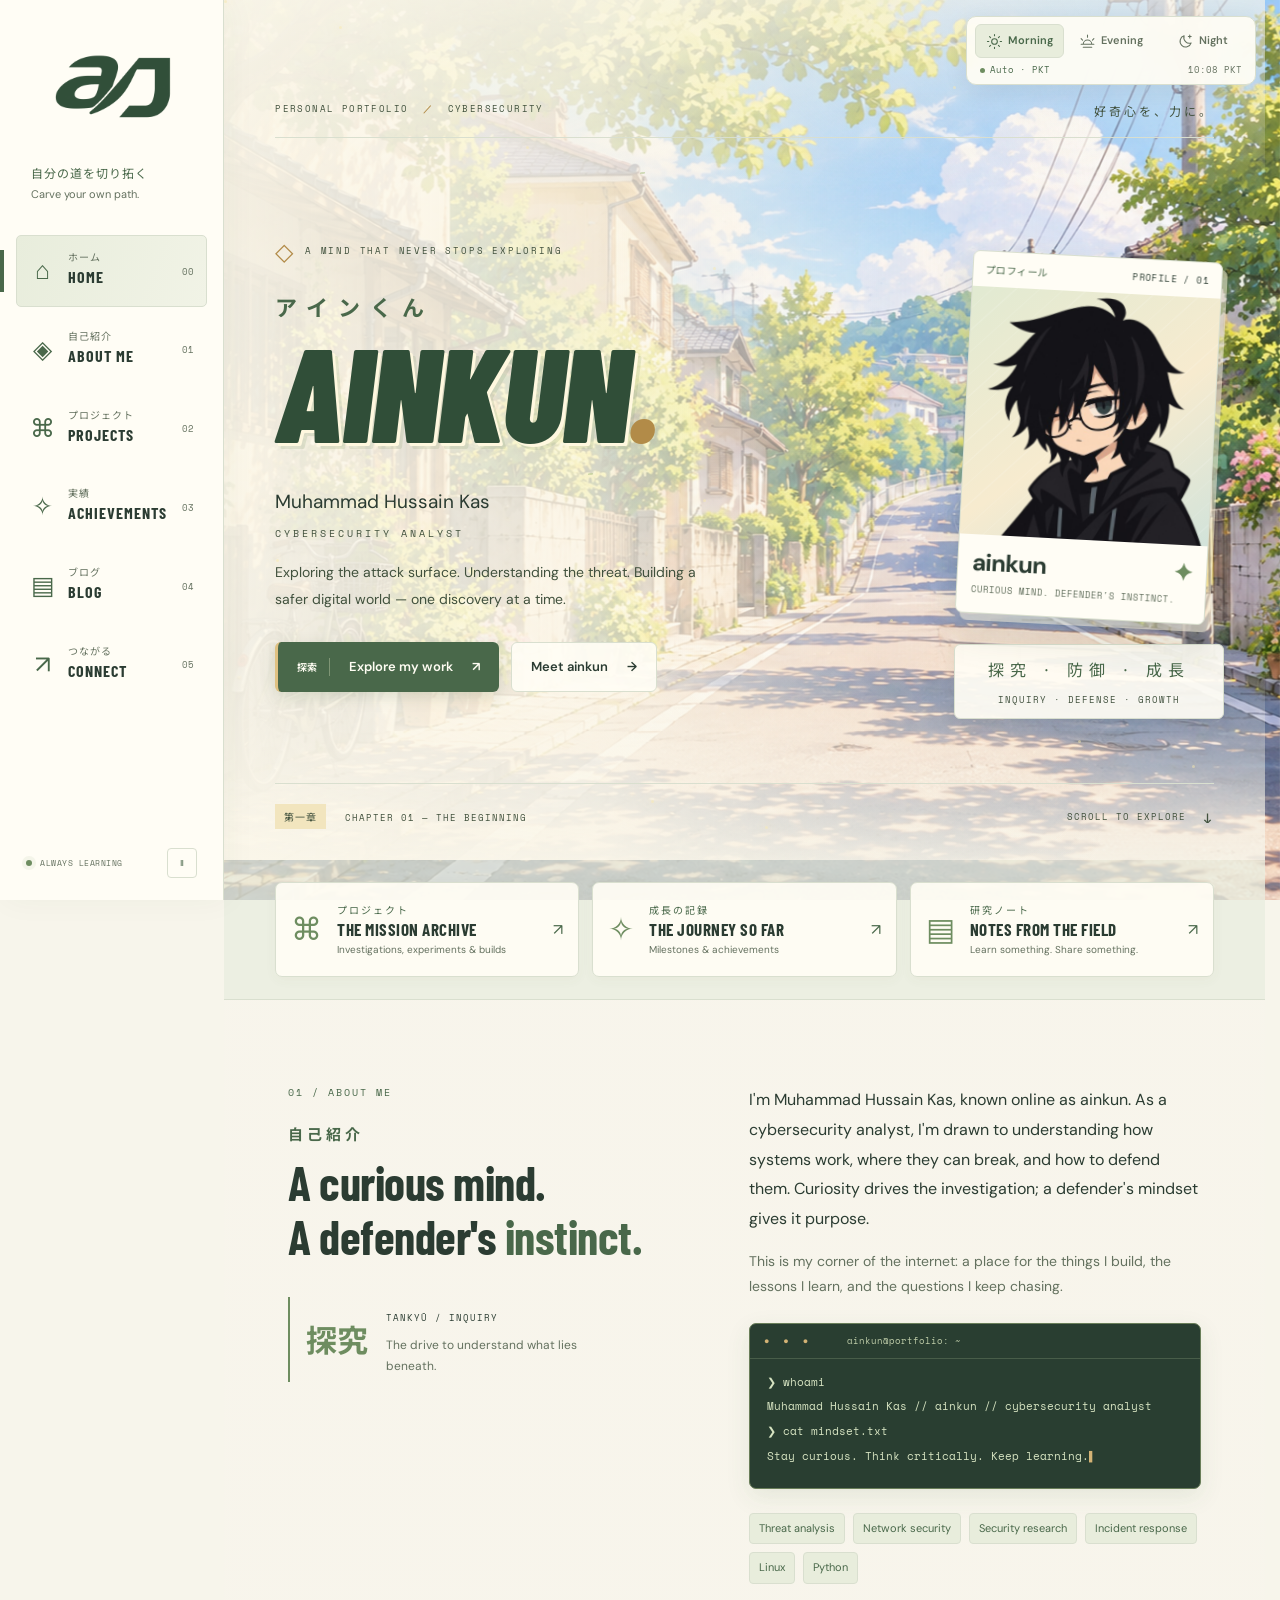
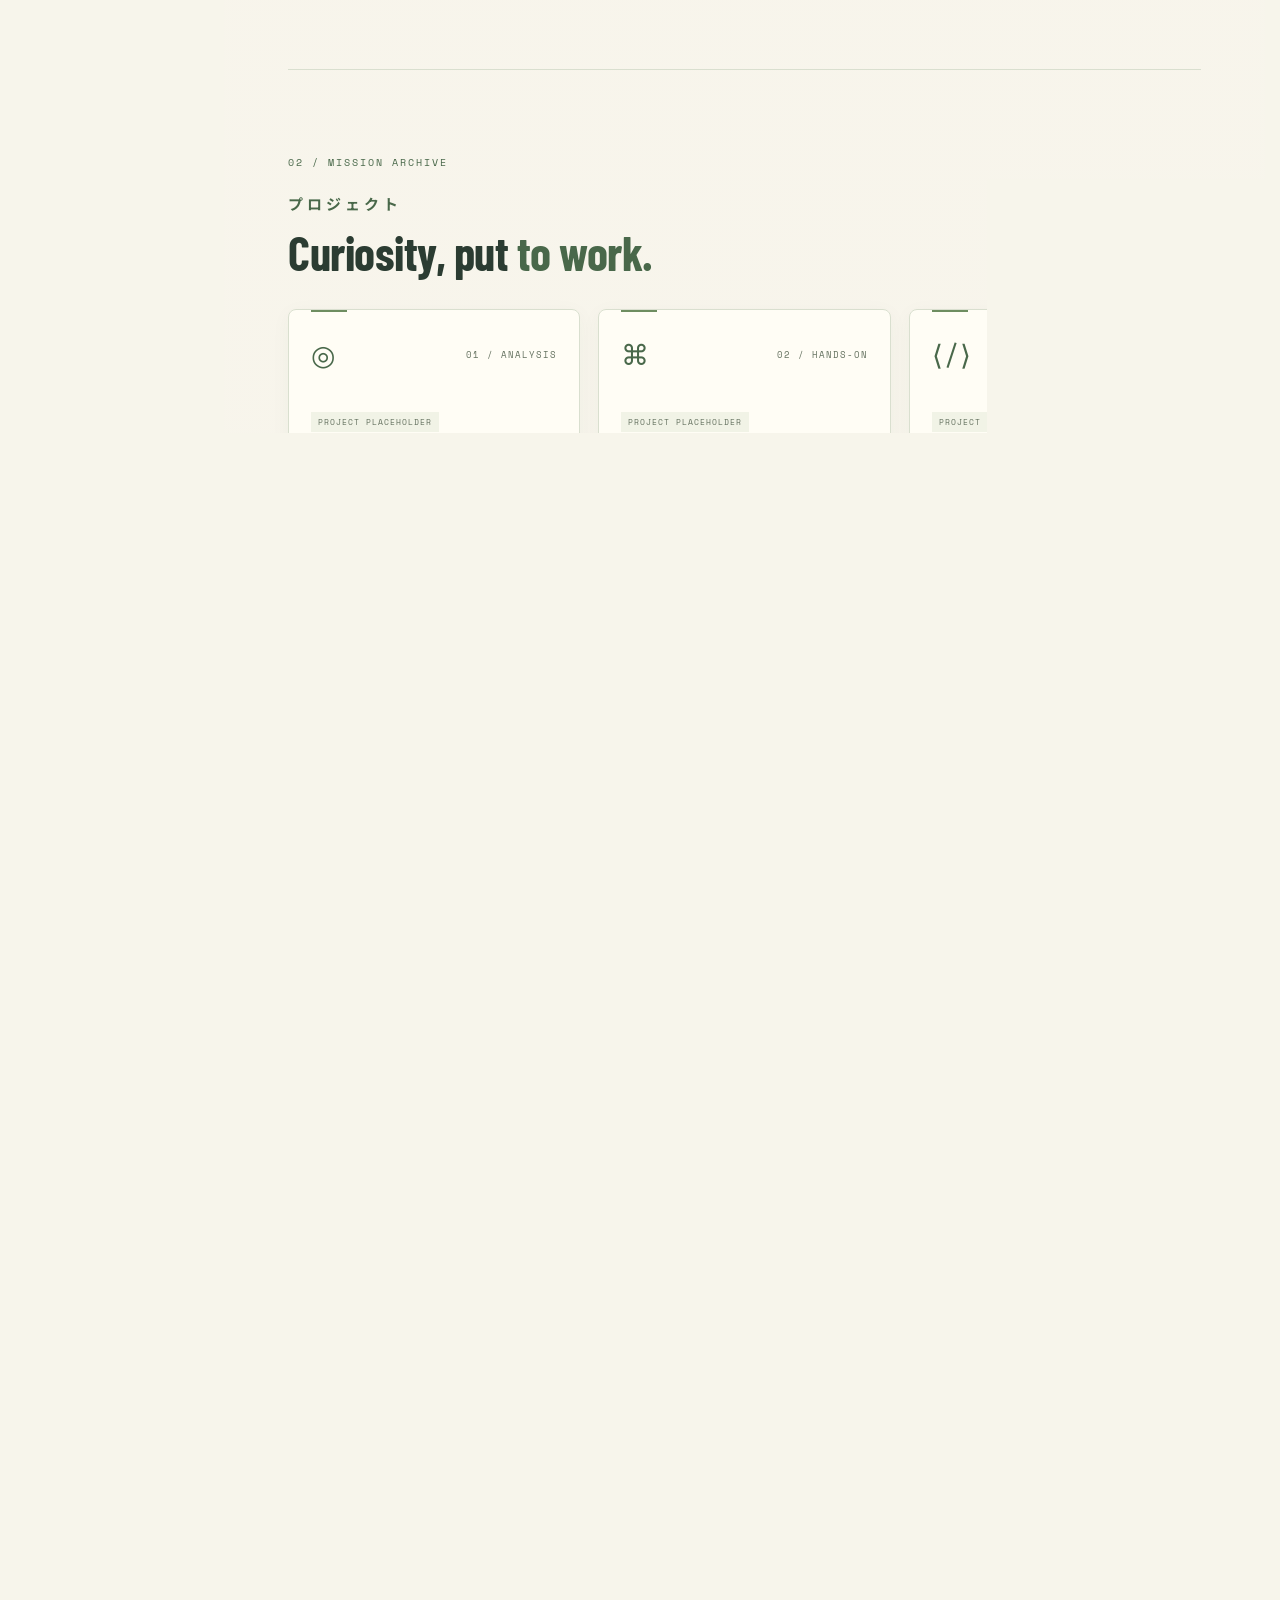
==== commit f9987ef6: "Added Anime character on bottom right in blog section" ====
--- a/index.html
+++ b/index.html
@@ -38,7 +38,7 @@
       <a class="nav-item" href="#about"><span class="nav-icon" aria-hidden="true">◈</span><span><small lang="ja">自己紹介</small><strong>ABOUT ME</strong></span><span class="nav-index">01</span></a>
       <a class="nav-item" href="#projects"><span class="nav-icon" aria-hidden="true">⌘</span><span><small lang="ja">プロジェクト</small><strong>PROJECTS</strong></span><span class="nav-index">02</span></a>
       <a class="nav-item" href="#achievements"><span class="nav-icon" aria-hidden="true">✧</span><span><small lang="ja">実績</small><strong>ACHIEVEMENTS</strong></span><span class="nav-index">03</span></a>
-      <a class="nav-item" href="#writing"><span class="nav-icon" aria-hidden="true">▤</span><span><small lang="ja">研究ノート</small><strong>FIELD NOTES</strong></span><span class="nav-index">04</span></a>
+      <a class="nav-item" href="blog.html"><span class="nav-icon" aria-hidden="true">▤</span><span><small lang="ja">ブログ</small><strong>BLOG</strong></span><span class="nav-index">04</span></a>
       <a class="nav-item" href="#contact"><span class="nav-icon" aria-hidden="true">↗</span><span><small lang="ja">つながる</small><strong>CONNECT</strong></span><span class="nav-index">05</span></a>
     </nav>
     <div class="sidebar-bottom"><span class="status-dot"></span> ALWAYS LEARNING <button class="motion-toggle" type="button" aria-pressed="false" aria-label="Pause decorative animations">Ⅱ</button></div>
@@ -53,12 +53,11 @@
       </div>
       <div class="hero-bottom"><span class="chapter-label"><span lang="ja">第一章</span> CHAPTER 01 — THE BEGINNING</span><a class="scroll-cue" href="#about">SCROLL TO EXPLORE <span>↓</span></a></div>
     </section>
-    <div class="chapter-menu" aria-label="Explore the portfolio"><a href="#projects"><span class="tile-icon" aria-hidden="true">⌘</span><span><small lang="ja">プロジェクト</small><strong>THE MISSION ARCHIVE</strong><em>Investigations, experiments & builds</em></span><b>↗</b></a><a href="#achievements"><span class="tile-icon" aria-hidden="true">✧</span><span><small lang="ja">成長の記録</small><strong>THE JOURNEY SO FAR</strong><em>Milestones & achievements</em></span><b>↗</b></a><a href="#writing"><span class="tile-icon" aria-hidden="true">▤</span><span><small lang="ja">研究ノート</small><strong>NOTES FROM THE FIELD</strong><em>Learn something. Share something.</em></span><b>↗</b></a></div>
+    <div class="chapter-menu" aria-label="Explore the portfolio"><a href="#projects"><span class="tile-icon" aria-hidden="true">⌘</span><span><small lang="ja">プロジェクト</small><strong>THE MISSION ARCHIVE</strong><em>Investigations, experiments & builds</em></span><b>↗</b></a><a href="#achievements"><span class="tile-icon" aria-hidden="true">✧</span><span><small lang="ja">成長の記録</small><strong>THE JOURNEY SO FAR</strong><em>Milestones & achievements</em></span><b>↗</b></a><a href="blog.html"><span class="tile-icon" aria-hidden="true">▤</span><span><small lang="ja">研究ノート</small><strong>NOTES FROM THE FIELD</strong><em>Learn something. Share something.</em></span><b>↗</b></a></div>
     <div class="content-shell">
       <section class="section about" id="about"><div class="section-heading reveal"><span class="eyebrow">01 / ABOUT ME</span><div class="section-jp" lang="ja">自己紹介</div><h2>A curious mind.<br>A defender's <em>instinct.</em></h2><div class="word-note"><span lang="ja">探究</span><div><strong>TANKYŪ / INQUIRY</strong><p>The drive to understand what lies beneath.</p></div></div></div><div class="about-content reveal"><p id="about-copy"></p><p class="muted">This is my corner of the internet: a place for the things I build, the lessons I learn, and the questions I keep chasing.</p><div class="terminal"><div class="terminal-bar"><span>● ● ●</span> ainkun@portfolio: ~</div><p><span>❯</span> whoami</p><p id="terminal-name"></p><p><span>❯</span> cat mindset.txt</p><p class="terminal-answer">Stay curious. Think critically. Keep learning.<span class="cursor">▌</span></p></div><div class="skills" id="skills"></div></div></section>
       <section class="section" id="projects"><div class="section-top reveal"><div><span class="eyebrow">02 / MISSION ARCHIVE</span><div class="section-jp" lang="ja">プロジェクト</div><h2>Curiosity, put <em>to work.</em></h2></div><p class="section-note">A space for investigations,<br>experiments, and things built.</p></div><div class="projects-grid" id="projects-grid"></div></section>
       <section class="section" id="achievements"><div class="section-top reveal"><div><span class="eyebrow">03 / THE JOURNEY</span><div class="section-jp" lang="ja">実績</div><h2>One step <em>further.</em></h2></div><p class="section-note"><span lang="ja">日々成長</span><br>Growing every day.</p></div><div id="achievement-list" class="achievement-list"></div></section>
-      <section class="section" id="writing"><div class="section-top reveal"><div><span class="eyebrow">04 / FIELD NOTES</span><div class="section-jp" lang="ja">研究ノート</div><h2>Learn. Document. <em>Share.</em></h2></div><a class="text-link" data-social="medium">Find me on Medium ↗</a></div><div class="writing-grid" id="writing-grid"></div></section>
     </div>
     <section class="contact section" id="contact"><div class="contact-inner reveal"><span class="eyebrow">05 / OPEN A CHANNEL</span><div class="section-jp" lang="ja">つながる</div><h2>Every connection.<br>A new <em>possibility.</em></h2><p>Have a security question, an interesting project,<br>or a shared love for anime? Let's connect.</p><div class="socials" id="socials"></div><p class="contact-placeholder" id="contact-note"></p></div></section>
     <footer><a class="brand" href="#home">ainkun<span class="brand-dot">.</span></a><span>© <span id="year"></span> Muhammad Hussain Kas</span><a href="#home"><span lang="ja">またね</span> / SEE YOU AGAIN ↑</a></footer>
--- a/analyst-card.css
+++ b/analyst-card.css
@@ -5,6 +5,21 @@
 .profile-card-open { position:absolute;inset:0;z-index:3;border:0;border-radius:inherit;background:transparent;cursor:zoom-in; }
 .profile-card-open:focus-visible { outline:3px solid var(--accent);outline-offset:-5px; }
 .profile-panel.card-source-hidden { visibility:hidden; }
+
+/* Keep the real card's size and click target while its decorative twin turns. */
+.profile-panel.card-hint-active { visibility:hidden; }
+.profile-panel.card-hint-active .profile-card-open { visibility:visible; }
+.profile-card-hint { position:absolute;pointer-events:none;perspective:1000px;perspective-origin:50% 0; }
+.profile-card-hint[hidden] { display:none; }
+.profile-hint-rotor { position:relative;width:100%;height:100%;transform-style:preserve-3d;animation:profile-hint-turn 3s linear both; }
+.profile-hint-front,.profile-hint-back { position:absolute;inset:0;-webkit-backface-visibility:hidden;backface-visibility:hidden; }
+.profile-hint-front .profile-panel { width:100%;height:100%;margin:0;transform:none!important;animation:none!important;transition:none!important;translate:none; }
+.profile-hint-back { transform:rotate3d(1,1,0,180deg); }
+.profile-hint-back .collectible-card { inset:auto;left:0;top:0;width:420px;height:var(--hint-detail-height);transform:scale(var(--hint-detail-scale));transform-origin:top left;overflow:hidden; }
+@keyframes profile-hint-turn {
+  0% { transform:rotate3d(1,1,0,0deg); }
+  100% { transform:rotate3d(1,1,0,360deg); }
+}
 
 .card-dialog {
   position:fixed;inset:0;width:100%;height:100%;height:100dvh;
@@ -23,14 +38,11 @@
   cursor:pointer;box-shadow:0 3px 15px #0003;
 }
 .card-dismiss:hover { background:var(--surface-tint); }
-.card-flight { position:relative;transform-origin:center;perspective:1600px; }
-.card-flipper { display:grid;position:relative;transform-style:preserve-3d;transform:rotateY(180deg); }
+.card-flight { position:relative;aspect-ratio:var(--analyst-card-ratio);transform-origin:center;perspective:1600px; }
+.card-flipper { display:grid;position:relative;height:100%;transform-style:preserve-3d;transform:rotateY(180deg); }
 .card-face { grid-area:1/1;min-width:0;-webkit-backface-visibility:hidden;backface-visibility:hidden; }
 .card-front { position:absolute;inset:0;transform:rotateY(0deg);pointer-events:none; }
-.card-front .profile-panel { width:100%;height:100%;margin:0;display:flex;flex-direction:column;transform:none!important;animation:none!important;translate:none;box-shadow:none; }
-.card-front .profile-image-wrap { flex:1;min-height:0;aspect-ratio:auto; }
-.card-front .profile-image { object-fit:contain; }
-.card-front .profile-panel figcaption { flex-shrink:0; }
+.card-front .profile-panel { width:var(--card-source-width);height:var(--card-source-height);margin:0;transform:scale(var(--card-face-scale))!important;transform-origin:top left;animation:none!important;transition:none!important;translate:none; }
 .card-dialog-help { margin:18px 0 0;color:#f2f1e7;text-align:center;font:10px/1.7 var(--mono);text-shadow:0 1px 8px #0008; }
 .card-dialog-help span { display:block;color:#d1dcd7;font-size:9px; }
 .card-dialog[data-state="opening"] .card-flight { animation:card-fly-in 1.15s cubic-bezier(.22,1,.36,1) both; }
@@ -43,16 +55,18 @@
 
 .collectible-card {
   --card-metal:var(--button-edge);
-  position:relative;isolation:isolate;transform:rotateY(180deg);
+  position:absolute;inset:0;min-height:0;isolation:isolate;transform:rotateY(180deg);
+  display:flex;flex-direction:column;
   padding:10px;border:7px solid var(--card-metal);border-radius:18px;
   background:linear-gradient(135deg,var(--surface),var(--paper) 45%,var(--surface-tint));
   box-shadow:0 0 0 1px #fff8 inset,0 0 0 1px #70512a,0 20px 80px #0005,0 3px 12px #0004;
-  overflow:hidden;color:var(--ink);
+  overflow:auto;overscroll-behavior:contain;color:var(--ink);
 }
 .collectible-card::before {
   content:'';position:absolute;inset:0;z-index:-1;pointer-events:none;opacity:.4;
   background:repeating-linear-gradient(118deg,transparent 0 25px,#fff3 26px,transparent 27px 50px),radial-gradient(ellipse at 5% 0%,#fff9,transparent 50%);
 }
+.collectible-header,.collectible-body,.collectible-footer { flex-shrink:0; }
 .collectible-header { display:flex;align-items:center;gap:10px;padding:2px 3px 11px; }
 .collectible-portrait { width:51px;height:54px;flex-shrink:0;padding:3px;background:var(--surface-tint);border:1px solid var(--card-metal);border-radius:11px 5px 11px 5px;box-shadow:0 1px 0 #fff9 inset; }
 .collectible-portrait img { display:block;width:100%;height:100%;object-fit:cover;object-position:center 44%;border-radius:7px 2px 7px 2px; }
@@ -64,8 +78,8 @@
 .collectible-stat strong { display:block;font:600 33px/1.1 var(--display);color:var(--title); }
 .collectible-energy { display:grid;place-items:center;flex-shrink:0;width:28px;height:28px;border-radius:50%;border:1px solid var(--card-metal);box-shadow:0 0 0 2px var(--surface-tint);font-size:23px;color:var(--accent); }
 
-.collectible-artwork { position:relative;margin:0;aspect-ratio:1.5;border:2px solid var(--card-metal);border-radius:4px;overflow:hidden;background:var(--portrait-end); }
-.collectible-main-image { display:block;width:100%;height:100%;object-fit:cover; }
+.collectible-artwork { position:relative;margin:0;flex:1;min-height:120px;border:2px solid var(--card-metal);border-radius:4px;overflow:hidden;background:var(--portrait-end); }
+.collectible-main-image { position:absolute;inset:0;display:block;width:100%;height:100%;object-fit:cover; }
 .collectible-artwork::after { content:'';position:absolute;inset:0;pointer-events:none;box-shadow:0 0 0 1px #fff5 inset,0 0 24px #19271d24 inset; }
 .collectible-ribbon { position:absolute;right:0;top:12px;padding:5px 11px 5px 19px;background:var(--accent);color:var(--button-ink);font:700 8px/1.4 var(--mono);letter-spacing:1.2px;clip-path:polygon(9px 0,100% 0,100% 100%,0 100%); }
 .collectible-art-caption { position:absolute;bottom:0;left:0;right:0;display:flex;justify-content:space-between;align-items:center;gap:8px;padding:8px 10px;background:linear-gradient(transparent,#17271ee8);color:#fffbea;font:8px/1.5 var(--mono);letter-spacing:.2px; }
@@ -85,23 +99,19 @@
 .collectible-trait { flex:1;min-width:75px; }
 .collectible-trait dt { font:7px/1.5 var(--mono);letter-spacing:.7px;color:var(--muted); }
 .collectible-trait dd { margin:3px 0 0;font-size:10px;font-weight:600;line-height:1.4; }
-.collectible-connect { width:100%;display:flex;align-items:center;gap:10px;margin-top:8px;padding:6px 10px;background:var(--surface-tint);color:var(--ink);border:1px solid var(--line);border-radius:4px;cursor:pointer; }
-.collectible-connect>span:first-child { font:8px var(--mono);letter-spacing:.5px;color:var(--accent); }
-.collectible-connect strong { flex:1;text-align:left;font:700 16px/1.2 var(--display); }
-.collectible-connect:hover { background:var(--surface-hover); }
 .collectible-motto { margin:9px 0 6px;font-size:9px;font-style:italic;line-height:1.5;color:var(--muted); }
 .collectible-card footer.collectible-footer { display:flex;justify-content:space-between;align-items:center;gap:8px;padding:7px 4px 0;background:none;border-top:1px solid var(--line); }
 .collectible-footer>span { font:7px/1.4 var(--mono);color:var(--secondary-ink);letter-spacing:.2px; }
 .collectible-footer>span:last-child { color:var(--accent);white-space:nowrap; }
 
 @keyframes card-fly-in {
-  from { transform:translate(var(--card-origin-x),var(--card-origin-y)) scale(var(--card-origin-sx),var(--card-origin-sy)) rotate(3deg); }
+  from { transform:translate(var(--card-origin-x),var(--card-origin-y)) scale(var(--card-origin-scale)) var(--card-origin-pose); }
   to { transform:none; }
 }
 @keyframes card-turn-in { from { transform:rotateY(0deg); } to { transform:rotateY(180deg); } }
 @keyframes card-fly-out {
   from { transform:var(--card-close-from); }
-  to { transform:translate(var(--card-origin-x),var(--card-origin-y)) scale(var(--card-origin-sx),var(--card-origin-sy)) rotate(3deg); }
+  to { transform:translate(var(--card-origin-x),var(--card-origin-y)) scale(var(--card-origin-scale)) var(--card-origin-pose); }
 }
 @keyframes card-turn-out { from { transform:var(--card-flip-from); } to { transform:rotateY(0deg); } }
 @keyframes card-veil-in { from { background:#0c182800;backdrop-filter:blur(0); } to { background:#0c1828b8;backdrop-filter:blur(7px); } }
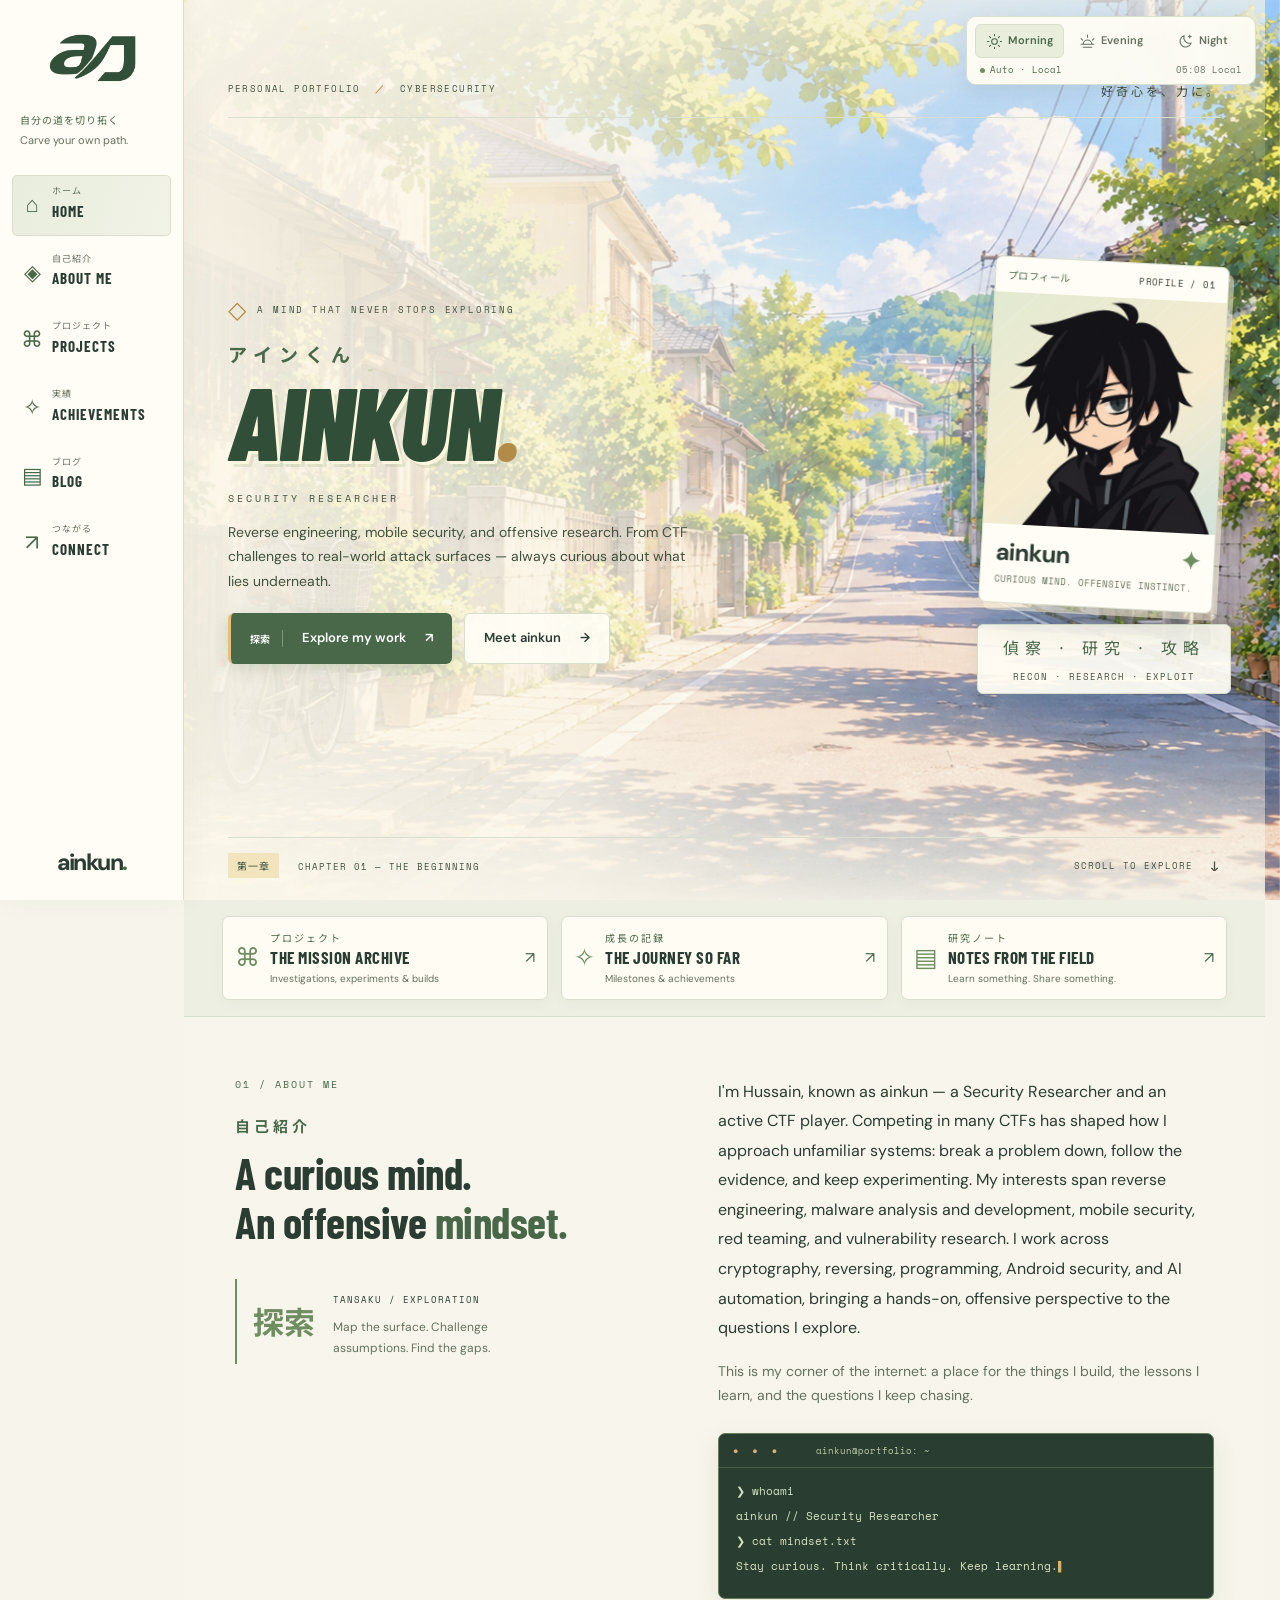
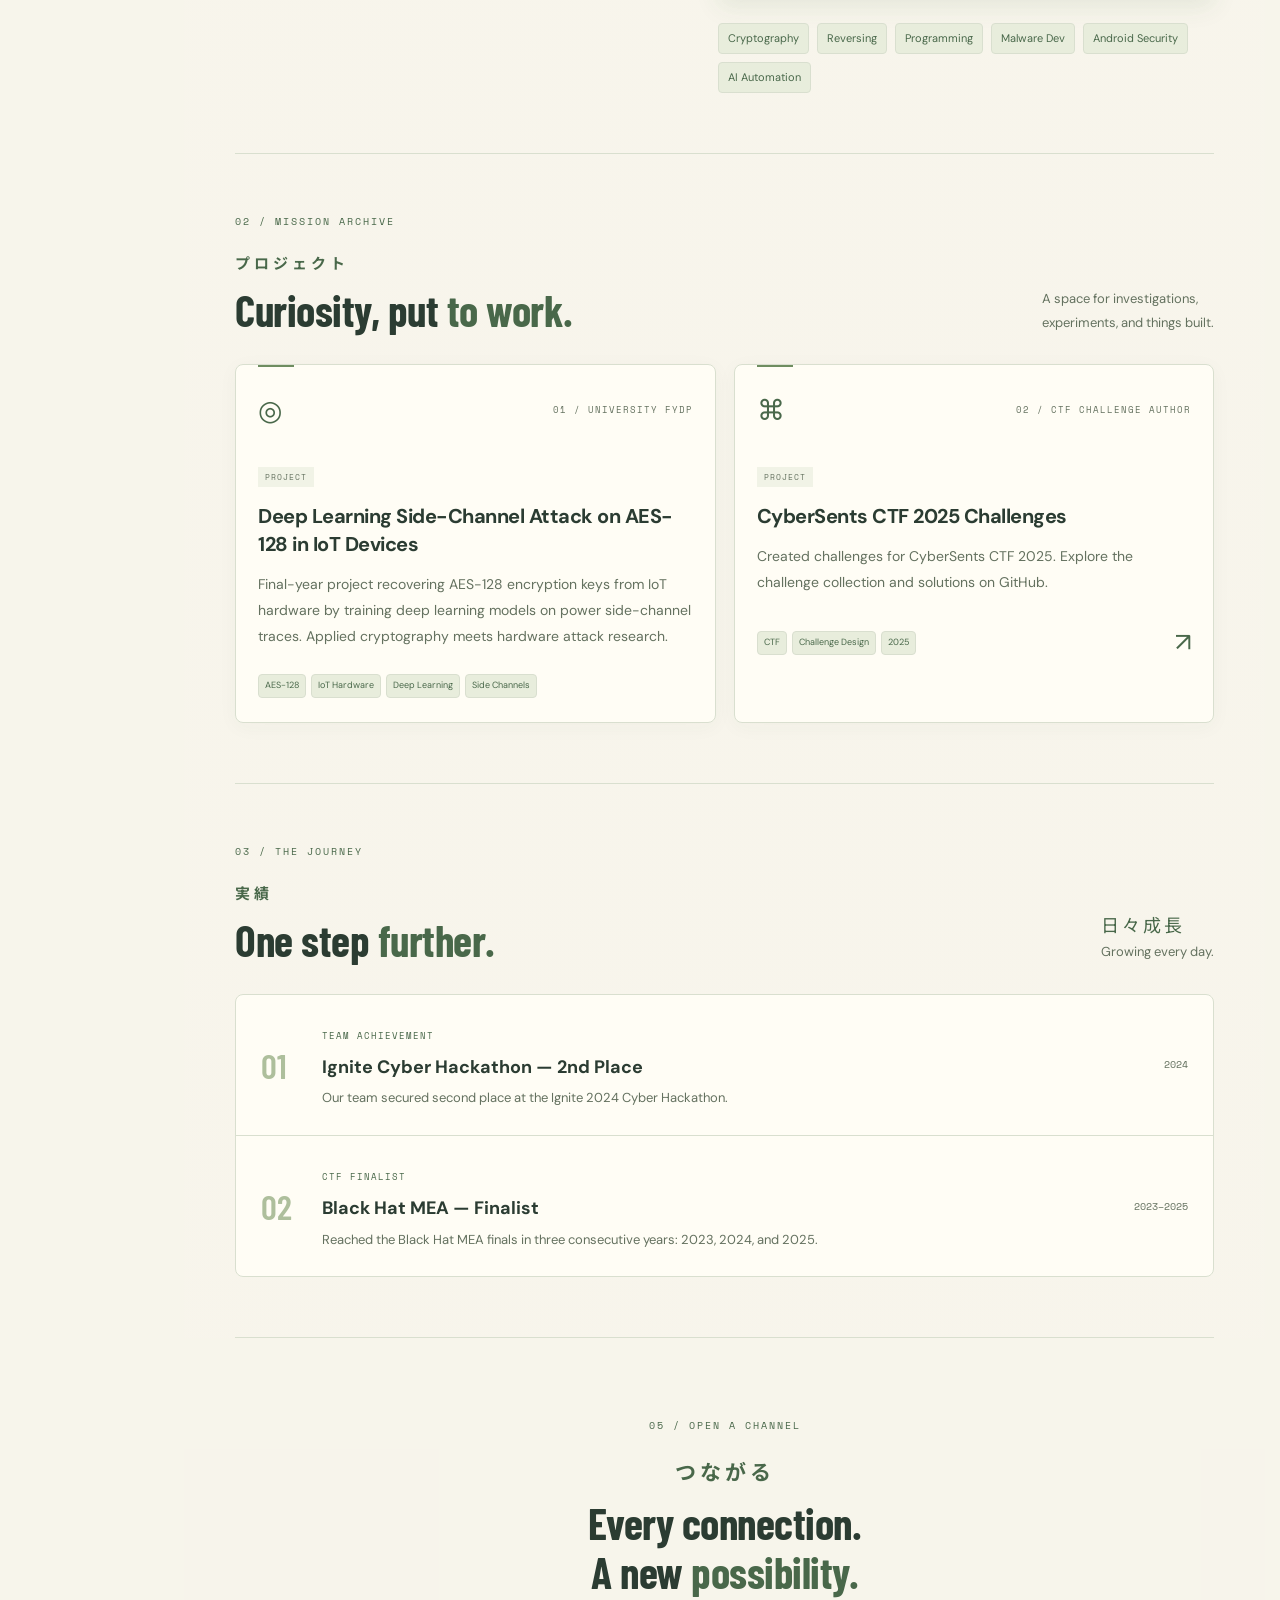
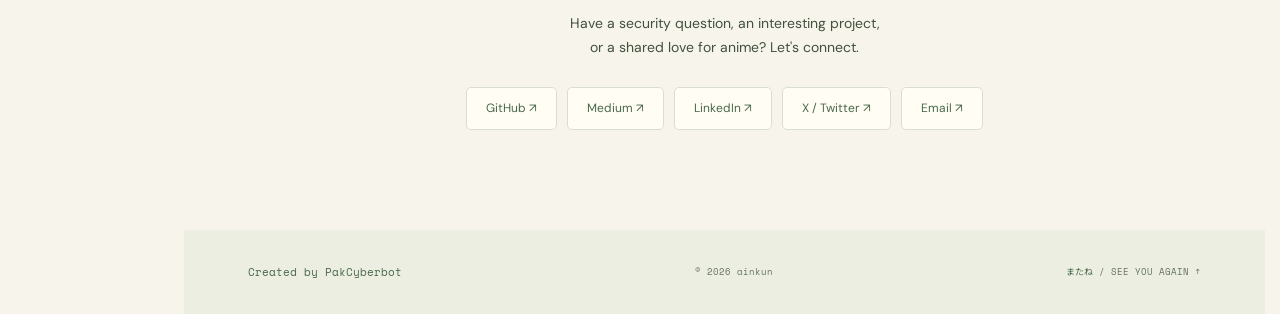
==== commit 1e735cc1: "almost finished the product" ====
--- a/index.html
+++ b/index.html
@@ -2,15 +2,20 @@
 <html lang="en">
 <head>
   <meta charset="UTF-8"><meta name="viewport" content="width=device-width, initial-scale=1">
-  <meta name="description" content="Muhammad Hussain Kas, aka ainkun — cybersecurity analyst. Security research, projects, and field notes from a curious mind.">
-  <meta name="theme-color" content="#f7f5eb"><title>ainkun — Cybersecurity Analyst</title>
+  <meta name="description" content="ainkun — Security Researcher. Security research, projects, and field notes from a curious mind.">
+  <meta name="theme-color" content="#f7f5eb"><title>ainkun — Security Researcher</title>
   <script src="themes.js"></script>
-  <link rel="icon" href="assets/favicon.svg" type="image/svg+xml"><link rel="stylesheet" href="styles.css">
+  <link rel="icon" href="assets/logo-clean/ainkun-clean.png?v=2" type="image/png"><link rel="stylesheet" href="styles.css">
   <link rel="stylesheet" href="themes.css">
   <link rel="stylesheet" href="theme-motion.css">
   <link rel="stylesheet" href="analyst-card.css">
   <script src="profile.js" defer></script><script src="script.js" defer></script>
   <script src="analyst-card.js" defer></script>
+  <script src="chapter-transition.js" defer></script>
+  <link rel="stylesheet" href="credit-transition.css">
+  <script src="credit-transition.js" defer></script>
+  <link rel="stylesheet" href="responsive.css">
+  <link rel="preload" as="image" href="pakcyberbot.png">
 </head>
 <body>
   <div class="scene-stack" aria-hidden="true"></div>
@@ -27,7 +32,7 @@
         <svg viewBox="0 0 24 24" aria-hidden="true"><path d="M20 14A8 8 0 0 1 10 4a8 8 0 1 0 10 10Z"/><path d="M18 3v4m-2-2h4"/></svg><span>Night</span>
       </button>
     </div>
-    <div class="theme-meta"><button class="theme-auto" type="button" aria-pressed="true">Auto · PKT</button><span class="theme-clock"></span></div>
+    <div class="theme-meta"><button class="theme-auto" type="button" aria-pressed="true">Auto · Local</button><span class="theme-clock"></span></div>
   </aside>
   <span class="sr-only" id="theme-status" role="status" aria-live="polite"></span>
   <header class="sidebar">
@@ -41,38 +46,38 @@
       <a class="nav-item" href="blog.html"><span class="nav-icon" aria-hidden="true">▤</span><span><small lang="ja">ブログ</small><strong>BLOG</strong></span><span class="nav-index">04</span></a>
       <a class="nav-item" href="#contact"><span class="nav-icon" aria-hidden="true">↗</span><span><small lang="ja">つながる</small><strong>CONNECT</strong></span><span class="nav-index">05</span></a>
     </nav>
-    <div class="sidebar-bottom"><span class="status-dot"></span> ALWAYS LEARNING <button class="motion-toggle" type="button" aria-pressed="false" aria-label="Pause decorative animations">Ⅱ</button></div>
+    <div class="sidebar-bottom"><a class="brand" href="#home">ainkun<span class="brand-dot">.</span></a></div>
   </header>
   <main id="main">
     <section class="hero" id="home" aria-labelledby="hero-title">
       <div class="city-scene" aria-hidden="true"></div><div class="scene-shade" aria-hidden="true"></div><div class="scene-grid" aria-hidden="true"></div><div class="particles" aria-hidden="true"></div>
       <div class="hero-topline"><span>PERSONAL PORTFOLIO <b>／</b> CYBERSECURITY</span><span lang="ja">好奇心を、力に。</span></div>
       <div class="hero-layout">
-        <div class="hero-copy"><p class="hero-kicker"><span class="diamond" aria-hidden="true">◇</span> A MIND THAT NEVER STOPS EXPLORING</p><div class="name-lockup"><span class="name-jp" lang="ja">アインくん</span><h1 id="hero-title" aria-label="ainkun, Hussain K."><button class="name-switch" type="button" aria-label="Show alternate name: Hussain K." aria-pressed="false" disabled><span class="name-track" aria-hidden="true"><span class="name-glyph name-prefix">HUSS</span><span class="name-glyph name-core">AIN</span><span class="name-glyph name-k">K</span><span class="name-glyph name-suffix">UN</span><span class="name-glyph name-dot">.</span></span></button></h1></div><p class="intro">Muhammad Hussain Kas<span>CYBERSECURITY ANALYST</span></p><p class="hero-description" id="hero-description"></p><div class="hero-actions"><a class="button primary" href="#projects"><span lang="ja">探索</span> Explore my work <span>↗</span></a><a class="button secondary" href="#about">Meet ainkun <span>→</span></a></div></div>
-        <div class="profile-stage"><figure class="profile-panel"><div class="profile-card-top"><span lang="ja">プロフィール</span><span>PROFILE / 01</span></div><div class="profile-image-wrap"><img class="profile-image" src="mainimage.png" alt="ainkun's profile avatar" width="500" height="500" fetchpriority="high"></div><figcaption><strong>ainkun<span>✦</span></strong><span>CURIOUS MIND. DEFENDER'S INSTINCT.</span></figcaption></figure><p class="profile-motto"><span lang="ja">探究 · 防御 · 成長</span>INQUIRY · DEFENSE · GROWTH</p></div>
+        <div class="hero-copy"><p class="hero-kicker"><span class="diamond" aria-hidden="true">◇</span> A MIND THAT NEVER STOPS EXPLORING</p><div class="name-lockup"><span class="name-jp" lang="ja">アインくん</span><h1 id="hero-title" aria-label="ainkun, Hussain K."><button class="name-switch" type="button" aria-label="Show alternate name: Hussain K." aria-pressed="false" disabled><span class="name-track" aria-hidden="true"><span class="name-glyph name-prefix">HUSS</span><span class="name-glyph name-core">AIN</span><span class="name-glyph name-k">K</span><span class="name-glyph name-suffix">UN</span><span class="name-glyph name-dot">.</span></span></button></h1></div><p class="intro"><span>SECURITY RESEARCHER</span></p><p class="hero-description" id="hero-description"></p><div class="hero-actions"><a class="button primary" href="#projects"><span lang="ja">探索</span> Explore my work <span>↗</span></a><a class="button secondary" href="#about">Meet ainkun <span>→</span></a></div></div>
+        <div class="profile-stage"><figure class="profile-panel"><div class="profile-card-top"><span lang="ja">プロフィール</span><span>PROFILE / 01</span></div><div class="profile-image-wrap"><img class="profile-image" src="mainimage.png" alt="ainkun's profile avatar" width="500" height="500" fetchpriority="high"></div><figcaption><strong>ainkun<span>✦</span></strong><span>CURIOUS MIND. OFFENSIVE INSTINCT.</span></figcaption></figure><p class="profile-motto"><span lang="ja">偵察 · 研究 · 攻略</span>RECON · RESEARCH · EXPLOIT</p></div>
       </div>
-      <div class="hero-bottom"><span class="chapter-label"><span lang="ja">第一章</span> CHAPTER 01 — THE BEGINNING</span><a class="scroll-cue" href="#about">SCROLL TO EXPLORE <span>↓</span></a></div>
+      <div class="hero-bottom"><span class="chapter-label"><span lang="ja">第一章</span> CHAPTER 01 — THE BEGINNING</span><a class="scroll-cue" href="#chapters">SCROLL TO EXPLORE <span>↓</span></a></div>
     </section>
-    <div class="chapter-menu" aria-label="Explore the portfolio"><a href="#projects"><span class="tile-icon" aria-hidden="true">⌘</span><span><small lang="ja">プロジェクト</small><strong>THE MISSION ARCHIVE</strong><em>Investigations, experiments & builds</em></span><b>↗</b></a><a href="#achievements"><span class="tile-icon" aria-hidden="true">✧</span><span><small lang="ja">成長の記録</small><strong>THE JOURNEY SO FAR</strong><em>Milestones & achievements</em></span><b>↗</b></a><a href="blog.html"><span class="tile-icon" aria-hidden="true">▤</span><span><small lang="ja">研究ノート</small><strong>NOTES FROM THE FIELD</strong><em>Learn something. Share something.</em></span><b>↗</b></a></div>
+    <div class="chapter-menu reveal" id="chapters" aria-label="Explore the portfolio"><a href="#projects"><span class="tile-icon" aria-hidden="true">⌘</span><span><small lang="ja">プロジェクト</small><strong>THE MISSION ARCHIVE</strong><em>Investigations, experiments & builds</em></span><b>↗</b></a><a href="#achievements"><span class="tile-icon" aria-hidden="true">✧</span><span><small lang="ja">成長の記録</small><strong>THE JOURNEY SO FAR</strong><em>Milestones & achievements</em></span><b>↗</b></a><a href="blog.html"><span class="tile-icon" aria-hidden="true">▤</span><span><small lang="ja">研究ノート</small><strong>NOTES FROM THE FIELD</strong><em>Learn something. Share something.</em></span><b>↗</b></a></div>
     <div class="content-shell">
-      <section class="section about" id="about"><div class="section-heading reveal"><span class="eyebrow">01 / ABOUT ME</span><div class="section-jp" lang="ja">自己紹介</div><h2>A curious mind.<br>A defender's <em>instinct.</em></h2><div class="word-note"><span lang="ja">探究</span><div><strong>TANKYŪ / INQUIRY</strong><p>The drive to understand what lies beneath.</p></div></div></div><div class="about-content reveal"><p id="about-copy"></p><p class="muted">This is my corner of the internet: a place for the things I build, the lessons I learn, and the questions I keep chasing.</p><div class="terminal"><div class="terminal-bar"><span>● ● ●</span> ainkun@portfolio: ~</div><p><span>❯</span> whoami</p><p id="terminal-name"></p><p><span>❯</span> cat mindset.txt</p><p class="terminal-answer">Stay curious. Think critically. Keep learning.<span class="cursor">▌</span></p></div><div class="skills" id="skills"></div></div></section>
+      <section class="section about" id="about"><div class="section-heading reveal"><span class="eyebrow">01 / ABOUT ME</span><div class="section-jp" lang="ja">自己紹介</div><h2>A curious mind.<br>An offensive <em>mindset.</em></h2><div class="word-note"><span lang="ja">探索</span><div><strong>TANSAKU / EXPLORATION</strong><p>Map the surface. Challenge assumptions. Find the gaps.</p></div></div></div><div class="about-content reveal"><p id="about-copy"></p><p class="muted">This is my corner of the internet: a place for the things I build, the lessons I learn, and the questions I keep chasing.</p><div class="terminal"><div class="terminal-bar"><span>● ● ●</span> ainkun@portfolio: ~</div><p><span>❯</span> whoami</p><p id="terminal-name"></p><p><span>❯</span> cat mindset.txt</p><p class="terminal-answer">Stay curious. Think critically. Keep learning.<span class="cursor">▌</span></p></div><div class="skills" id="skills"></div></div></section>
       <section class="section" id="projects"><div class="section-top reveal"><div><span class="eyebrow">02 / MISSION ARCHIVE</span><div class="section-jp" lang="ja">プロジェクト</div><h2>Curiosity, put <em>to work.</em></h2></div><p class="section-note">A space for investigations,<br>experiments, and things built.</p></div><div class="projects-grid" id="projects-grid"></div></section>
       <section class="section" id="achievements"><div class="section-top reveal"><div><span class="eyebrow">03 / THE JOURNEY</span><div class="section-jp" lang="ja">実績</div><h2>One step <em>further.</em></h2></div><p class="section-note"><span lang="ja">日々成長</span><br>Growing every day.</p></div><div id="achievement-list" class="achievement-list"></div></section>
     </div>
     <section class="contact section" id="contact"><div class="contact-inner reveal"><span class="eyebrow">05 / OPEN A CHANNEL</span><div class="section-jp" lang="ja">つながる</div><h2>Every connection.<br>A new <em>possibility.</em></h2><p>Have a security question, an interesting project,<br>or a shared love for anime? Let's connect.</p><div class="socials" id="socials"></div><p class="contact-placeholder" id="contact-note"></p></div></section>
-    <footer><a class="brand" href="#home">ainkun<span class="brand-dot">.</span></a><span>© <span id="year"></span> Muhammad Hussain Kas</span><a href="#home"><span lang="ja">またね</span> / SEE YOU AGAIN ↑</a></footer>
+    <footer><a class="creator-credit" href="https://pakcyberbot.com" data-creator-link>Created by PakCyberbot</a><span>© <span id="year"></span> ainkun</span><a href="#home"><span lang="ja">またね</span> / SEE YOU AGAIN ↑</a></footer>
   </main>
   <div class="toast" role="status" aria-live="polite"></div>
   <dialog class="card-dialog" id="analyst-card-dialog" aria-labelledby="analyst-card-name" aria-describedby="analyst-card-help">
     <div class="card-modal-shell">
-      <button class="card-dismiss" type="button" aria-label="Close analyst card" autofocus>×</button>
+      <button class="card-dismiss" type="button" aria-label="Close researcher card" autofocus>×</button>
       <div class="card-flight">
         <div class="card-flipper">
           <div class="card-face card-front" aria-hidden="true" inert></div>
           <article class="card-face collectible-card" id="analyst-card-content"></article>
         </div>
       </div>
-      <p class="card-dialog-help" id="analyst-card-help">Your analyst card. <span>Press Esc or click outside to return.</span></p>
+      <p class="card-dialog-help" id="analyst-card-help">Your researcher card. <span>Press Esc or click outside to return.</span></p>
     </div>
   </dialog>
 </body>
--- a/styles.css
+++ b/styles.css
@@ -33,7 +33,7 @@
 .nav-item small{display:block;font-size:10px;line-height:1.4;letter-spacing:1px;color:var(--muted)}
 .nav-item strong{font:700 16px/1.5 var(--display);letter-spacing:1px;white-space:nowrap}
 .nav-index{margin-left:auto;font:9px var(--mono);color:var(--muted)}
-.sidebar-bottom{margin-top:auto;display:flex;align-items:center;gap:8px;font:8px var(--mono);letter-spacing:.5px;padding:22px 10px 0;color:var(--muted)}
+.sidebar-bottom{margin-top:auto;display:flex;align-items:center;gap:5px;font:10px var(--mono);letter-spacing:.2px;padding:22px 10px 0;color:var(--muted)}
 .status-dot{width:6px;height:6px;display:inline-block;border-radius:50%;background:var(--accent-soft);box-shadow:0 0 0 4px #7e9c6715}
 .motion-toggle{margin-left:auto;background:none;border:1px solid var(--line);color:var(--accent);width:30px;height:30px;cursor:pointer;line-height:1;padding:0;border-radius:4px;}
 .motion-toggle:hover{background:var(--surface-tint)}
@@ -60,8 +60,9 @@
 .hero-actions{display:flex;flex-wrap:wrap;gap:12px;margin-top:29px}
 .button{display:inline-flex;align-items:center;gap:19px;padding:13px 19px;font-size:13px;font-weight:600;transition:transform .25s,box-shadow .25s;position:relative;border-radius:6px;}
 .button:hover{transform:translateY(-3px);box-shadow:0 8px 25px #344a3933}
-.primary{background:var(--accent);color:var(--button-ink);border-left:3px solid var(--button-edge);box-shadow:0 5px 16px #3b563129;}
-.primary>[lang=ja]{font-size:10px;border-right:1px solid #c4d0ac70;padding-right:12px;color:var(--button-ink);}
+.primary{background:var(--accent);color:#fff;border-left:3px solid var(--button-edge);box-shadow:0 5px 16px #3b563129;transition:transform .25s,box-shadow .25s,color var(--theme-fade-duration,3.2s) var(--theme-fade-easing,ease);}
+[data-theme="night"] .primary{color:#000;}
+.primary>[lang=ja]{font-size:10px;border-right:1px solid #c4d0ac70;padding-right:12px;color:inherit;}
 .secondary{border:1px solid var(--line);background:var(--surface-glass);color:var(--ink);}
 .hero-bottom{display:flex;justify-content:space-between;align-items:center;gap:20px;border-top:1px solid var(--line);padding-top:20px}
 .chapter-label,.scroll-cue{font:9px var(--mono);letter-spacing:1px;color:var(--secondary-ink)}
@@ -230,7 +231,7 @@
 .sidebar-caption>span{font-size:10px}
 .nav-item strong{font-size:14px;letter-spacing:.5px}
 .nav-icon{font-size:22px;width:22px}
-.sidebar-bottom{font-size:7px;padding-left:5px;padding-right:5px;gap:6px}
+.sidebar-bottom{font-size:9px;padding-left:5px;padding-right:5px;gap:6px}
 .hero{padding-left:28px;padding-right:28px;color:var(--ink);}
 .hero-layout{grid-template-columns:minmax(0,1fr) 170px;gap:17px}
 h1{font-size:92px;color:var(--title);text-shadow:3px 3px 0 var(--title-shadow),6px 6px 0 var(--title-shadow-soft);}
@@ -409,3 +410,5 @@
 .profile-card-top{font-size:8px}
 }
 
+
+.sidebar-bottom a{color:var(--accent);text-decoration:underline;text-underline-offset:3px;font-weight:700}
--- a/themes.css
+++ b/themes.css
@@ -175,9 +175,7 @@
   .theme-options button { min-height:29px;padding:3px 4px;font-size:10px; }
   .theme-options svg { width:15px;height:15px; }
   .theme-meta { font-size:8px;padding-top:1px; }
-  .sidebar-bottom { left:98px;right:auto;top:25px;font-size:0;gap:0; }
-  .sidebar-bottom .status-dot { display:none; }
-  .sidebar-bottom .motion-toggle { margin:0;font-size:12px; }
+  .sidebar-bottom { left:18px;right:auto;top:59px;font-size:8px;line-height:1.2;gap:4px; }
 }
 @media(max-width:420px) {
   .theme-controls { right:10px;width:184px; }
@@ -185,6 +183,6 @@
   .theme-options svg { width:12px;height:12px; }
   .theme-meta { padding-left:2px;padding-right:2px;font-size:7px; }
   .sidebar { padding-left:12px;padding-right:12px; }
-  .sidebar-bottom { left:88px; }
+  .sidebar-bottom { left:12px; }
 }
 @media(prefers-reduced-motion:reduce) { .theme-options button { transition:none; } }
--- a/analyst-card.css
+++ b/analyst-card.css
@@ -77,9 +77,11 @@
 .collectible-stat>span { display:block;font:7px/1.4 var(--mono);letter-spacing:.7px;color:var(--muted); }
 .collectible-stat strong { display:block;font:600 33px/1.1 var(--display);color:var(--title); }
 .collectible-energy { display:grid;place-items:center;flex-shrink:0;width:28px;height:28px;border-radius:50%;border:1px solid var(--card-metal);box-shadow:0 0 0 2px var(--surface-tint);font-size:23px;color:var(--accent); }
+.collectible-energy::before { content:'';width:12px;height:12px;border:1.5px solid currentColor;background:currentColor;box-shadow:inset 0 0 0 3px var(--surface);transform:rotate(45deg); }
 
 .collectible-artwork { position:relative;margin:0;flex:1;min-height:120px;border:2px solid var(--card-metal);border-radius:4px;overflow:hidden;background:var(--portrait-end); }
 .collectible-main-image { position:absolute;inset:0;display:block;width:100%;height:100%;object-fit:cover; }
+.collectible-main-video[hidden] { display:none; }
 .collectible-artwork::after { content:'';position:absolute;inset:0;pointer-events:none;box-shadow:0 0 0 1px #fff5 inset,0 0 24px #19271d24 inset; }
 .collectible-ribbon { position:absolute;right:0;top:12px;padding:5px 11px 5px 19px;background:var(--accent);color:var(--button-ink);font:700 8px/1.4 var(--mono);letter-spacing:1.2px;clip-path:polygon(9px 0,100% 0,100% 100%,0 100%); }
 .collectible-art-caption { position:absolute;bottom:0;left:0;right:0;display:flex;justify-content:space-between;align-items:center;gap:8px;padding:8px 10px;background:linear-gradient(transparent,#17271ee8);color:#fffbea;font:8px/1.5 var(--mono);letter-spacing:.2px; }
--- a/credit-transition.css
+++ b/credit-transition.css
@@ -0,0 +1,32 @@
+.creator-transition {
+  position:fixed;inset:0;z-index:1000;overflow:hidden;cursor:progress;
+  background:linear-gradient(180deg,#04140f 0%,#061811eb 55%,#061811b3 100%);
+  animation:creator-veil 2.4s ease both;
+}
+.creator-rain {
+  position:absolute;inset:0;overflow:hidden;
+  -webkit-mask-image:linear-gradient(#000 0%,#000e 45%,transparent 100%);
+  mask-image:linear-gradient(#000 0%,#000e 45%,transparent 100%);
+}
+.creator-rain-stream {
+  position:absolute;top:0;white-space:pre;text-align:center;
+  font:500 19px/1.45 var(--jp);color:#8ff5b4;
+  text-shadow:0 0 9px #4cfa9980;opacity:.85;
+  animation:creator-rain-fall var(--rain-duration) linear var(--rain-delay) infinite both;
+}
+.creator-transition-status {
+  position:absolute;inset:0;display:flex;flex-direction:column;align-items:center;justify-content:center;
+  gap:12px;color:#e3ffec;text-align:center;padding:24px;
+  text-shadow:0 2px 20px #000;animation:creator-status 2.4s ease both;
+}
+.creator-transition-status [lang=ja] { font:500 32px var(--jp);letter-spacing:.28em; }
+.creator-transition-status strong { font:12px/1.6 var(--mono);letter-spacing:1px; }
+.creator-emblem { position:relative;display:grid;place-items:center;width:190px;height:190px;margin-bottom:12px; }
+.creator-emblem img { display:block;width:110px;height:145px;object-fit:contain;filter:drop-shadow(0 0 14px #40f79955);animation:creator-logo-breathe 1.6s ease-in-out infinite; }
+.creator-emblem::before { content:'';position:absolute;inset:0;border:1px solid #8ff5b42b;border-top:2px solid #8ff5b4;border-right:2px solid #8ff5b480;border-radius:50%;animation:creator-loader-spin 1.8s linear infinite; }
+@keyframes creator-loader-spin { to { transform:rotate(360deg); } }
+@keyframes creator-logo-breathe { 50% { transform:scale(1.045);filter:drop-shadow(0 0 23px #40f79999); } }
+@keyframes creator-rain-fall { from { transform:translate(-50%,-100%); } to { transform:translate(-50%,100vh); } }
+@keyframes creator-veil { 0% { opacity:0; } 20% { opacity:.75; } 65%,100% { opacity:1; } }
+@keyframes creator-status { 0%,20% { opacity:0;transform:translateY(6px); } 45%,100% { opacity:1;transform:none; } }
+@media(prefers-reduced-motion:reduce) { .creator-transition { display:none; } }
--- a/responsive.css
+++ b/responsive.css
@@ -0,0 +1,87 @@
+/* Compact desktop composition at native browser zoom; retain readable body text. */
+@media(min-width:761px) {
+  :root { --rail:184px; }
+  .sidebar { padding:20px 12px 16px;overflow-y:auto; }
+  .sidebar-logo { width:108px; }
+  .sidebar-caption { padding:14px 8px; }
+  .sidebar-caption>span { font-size:10px; }
+  .nav-item { padding:9px 8px;gap:9px; }
+  .nav-item strong { font-size:15px; }
+  .nav-item small { font-size:9px; }
+  .nav-icon { width:22px;font-size:22px; }
+  .nav-index { display:none; }
+  .hero {
+    min-height:100vh;
+    min-height:100dvh;
+    padding:82px clamp(28px,3.4vw,54px) 22px;
+  }
+  .hero-layout {
+    grid-template-columns:minmax(0,1fr) clamp(170px,26vh,240px);
+    gap:clamp(20px,3vw,48px);padding:24px 0;
+  }
+  .hero h1 { font-size:clamp(80px,8vw,128px);margin-bottom:16px; }
+  .hero-kicker { margin-bottom:10px; }
+  .hero .name-jp { font-size:19px;letter-spacing:7px; }
+  .hero .intro { margin:12px 0; }
+  .hero-description { max-width:460px;font-size:14px;line-height:1.75; }
+  .hero-actions { margin-top:20px; }
+  .profile-stage { margin-top:0; }
+  .profile-motto { margin-top:16px;padding:8px; }
+  .hero-bottom { padding-top:14px; }
+  .chapter-menu { padding:16px clamp(24px,3vw,48px); }
+  .chapter-menu>a { padding:13px 12px;gap:10px; }
+  .chapter-menu strong { font-size:17px; }
+  .tile-icon { font-size:25px; }
+  .section { padding:60px 0;margin-inline:clamp(28px,4vw,64px); }
+  .about { gap:32px; }
+  .section h2 { font-size:clamp(36px,3.4vw,49px); }
+  .projects-grid { grid-template-columns:repeat(2,minmax(0,1fr)); }
+  .project-card h3 { font-size:20px; }
+}
+@media(min-width:761px) and (max-width:1000px) {
+  .hero { padding-inline:26px; }
+  .hero-layout { grid-template-columns:minmax(0,1fr) 165px;gap:18px; }
+  .hero h1 { font-size:78px; }
+  .hero .button { gap:8px;padding:10px 12px; }
+  .chapter-menu strong { font-size:14px; }
+  .projects-grid { grid-template-columns:1fr; }
+}
+@media(max-width:640px) {
+  .hero-layout { padding-block:32px; }
+  .achievement { flex-wrap:wrap; }
+  .achievement-content { min-width:170px; }
+  .achievement-year { margin-left:auto; }
+}
+
+/* The opening chapter occupies the entire first screen at every zoom level.
+   On mobile, the fixed navigation already reserves 124px above main content.
+   A minimum rather than fixed height keeps enlarged text fully accessible. */
+@media(max-width:760px) {
+  .hero { min-height:calc(100vh - 124px);min-height:calc(100dvh - 124px); }
+}
+.chapter-menu.reveal-ready {
+  transition:opacity 1s ease,transform 1s cubic-bezier(.16,1,.3,1);
+}
+.chapter-menu.reveal-ready:focus-within { opacity:1;transform:none; }
+
+/* Sidebar home wordmark and the full clickable footer credit. */
+.sidebar-bottom { padding:14px 0 0; }
+.sidebar-bottom .brand { display:flex;justify-content:center;width:100%;gap:0;padding:9px 6px;font:800 23px/1.1 'DM Sans',sans-serif;letter-spacing:-1.6px;text-decoration:none;color:var(--ink); }
+.creator-credit { display:inline-block;padding:9px 0;font:400 11px/1.5 var(--mono);letter-spacing:0;color:var(--accent);text-decoration:none;white-space:nowrap; }
+.creator-credit:hover { text-decoration:underline;text-underline-offset:4px; }
+@media(max-width:760px) {
+  .sidebar-bottom { top:54px;padding:0; }
+  .sidebar-bottom .brand { padding:0;justify-content:flex-start;font-size:14px;letter-spacing:-.6px; }
+  .creator-credit { font-size:9px; }
+}
+
+/* Stats stay editable and carry no invented numerical proficiency ratings. */
+.collectible-stats { margin-top:6px;padding-top:7px;border-top:1px solid var(--line); }
+.collectible-card .collectible-stats h3 { font:700 8px/1.4 var(--mono);letter-spacing:1px;color:var(--accent); }
+.collectible-stat-list { list-style:none;margin:5px 0 0;padding:0;display:grid;grid-template-columns:repeat(3,minmax(0,1fr));gap:4px; }
+.collectible-stat-list li { padding:4px 3px;border:1px solid var(--line);border-radius:3px;background:var(--surface-tint);font:8px/1.4 var(--mono);text-align:center;overflow-wrap:anywhere; }
+.collectible-body { padding-top:7px; }
+.collectible-ability { padding-bottom:6px;margin-bottom:3px; }
+.collectible-technique { padding-block:4px; }
+.collectible-traits { margin-top:6px;padding-block:5px; }
+.collectible-motto { margin-block:6px 4px; }
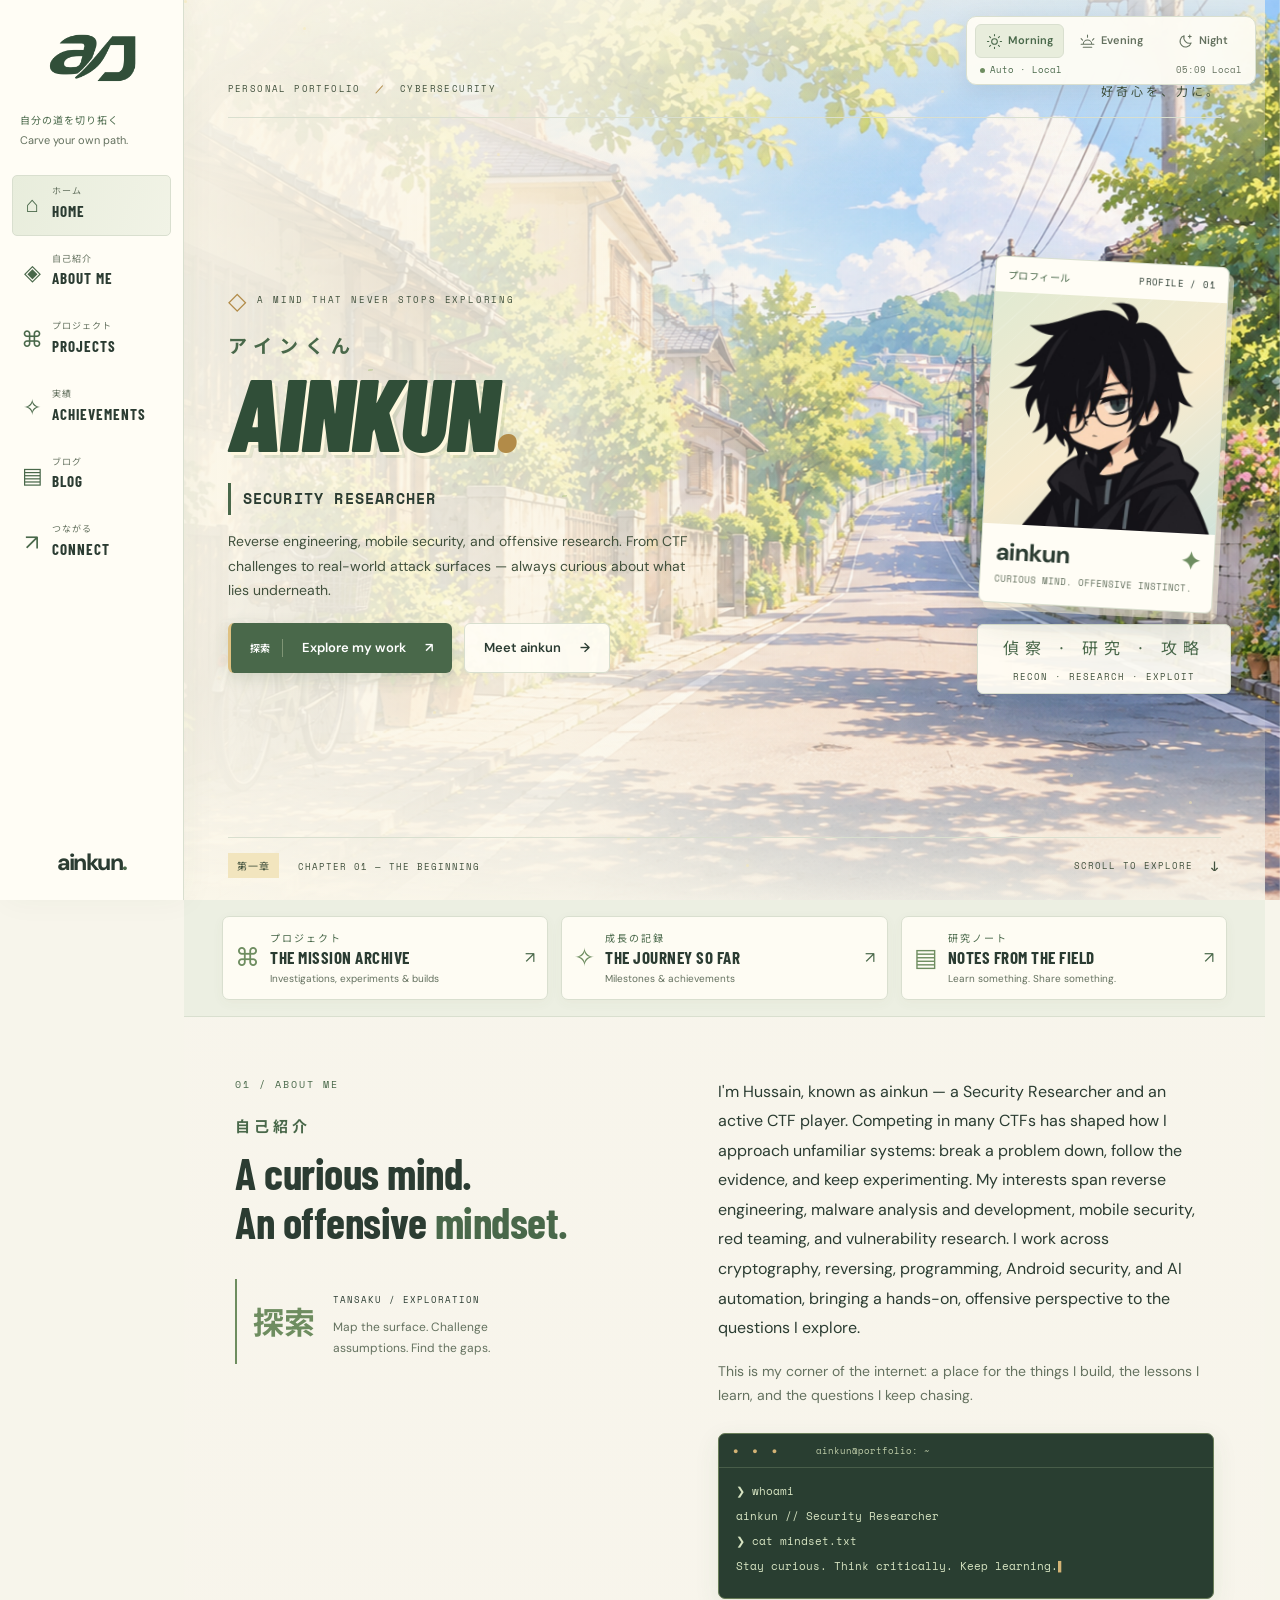
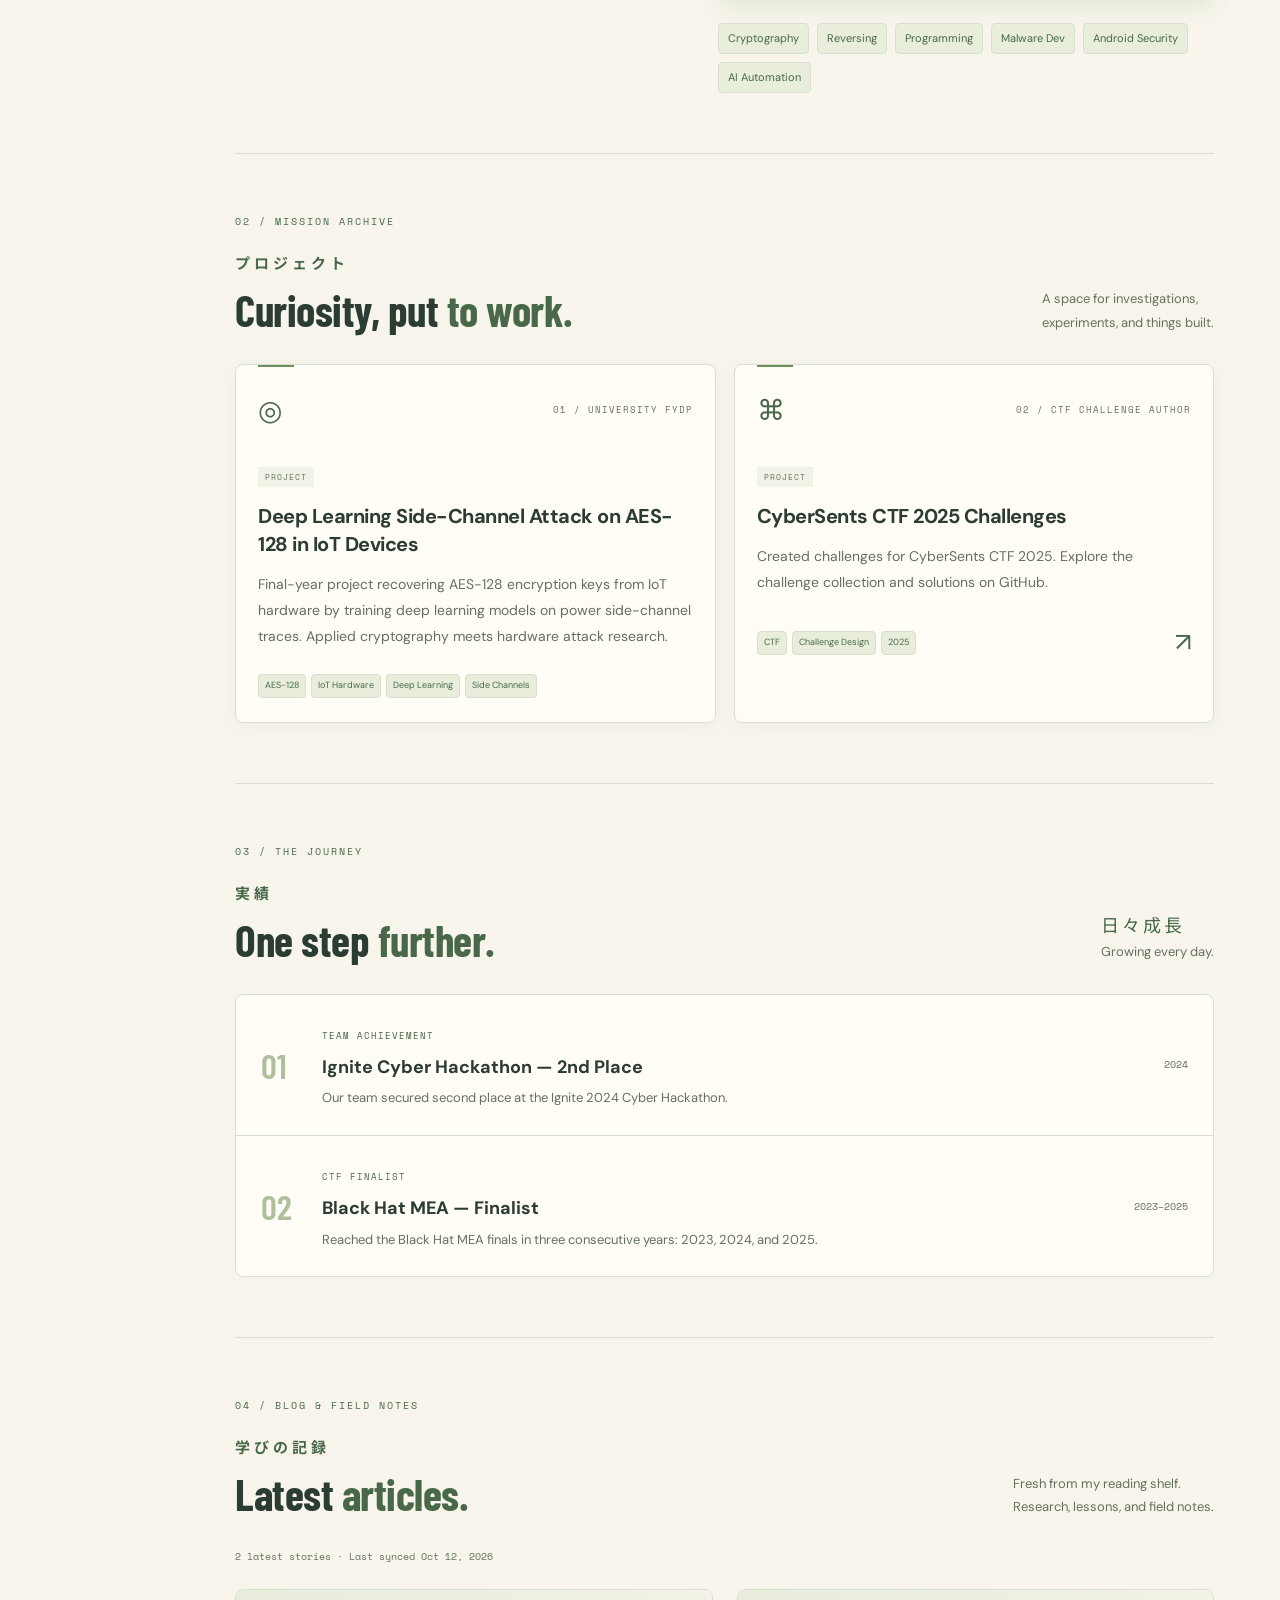
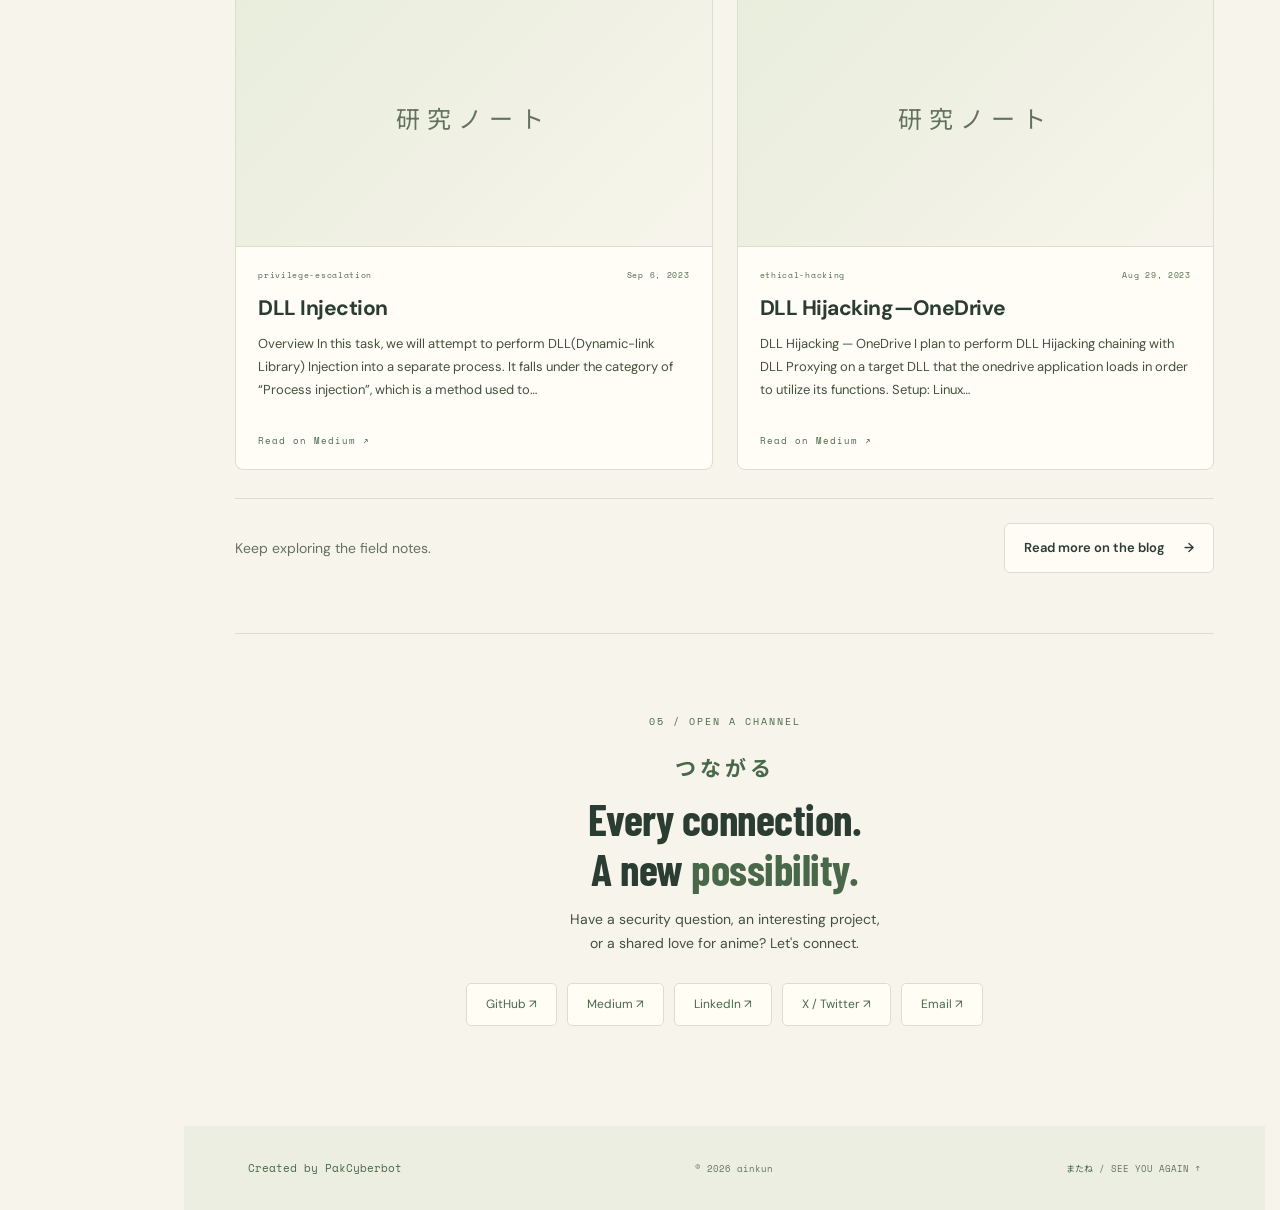
==== commit 172682f1: "blog section in scrollable view" ====
--- a/index.html
+++ b/index.html
@@ -9,7 +9,9 @@
   <link rel="stylesheet" href="themes.css">
   <link rel="stylesheet" href="theme-motion.css">
   <link rel="stylesheet" href="analyst-card.css">
+  <link rel="stylesheet" href="blog.css">
   <script src="profile.js" defer></script><script src="script.js" defer></script>
+  <script src="blog.js" defer></script>
   <script src="analyst-card.js" defer></script>
   <script src="chapter-transition.js" defer></script>
   <link rel="stylesheet" href="credit-transition.css">
@@ -63,6 +65,14 @@
       <section class="section about" id="about"><div class="section-heading reveal"><span class="eyebrow">01 / ABOUT ME</span><div class="section-jp" lang="ja">自己紹介</div><h2>A curious mind.<br>An offensive <em>mindset.</em></h2><div class="word-note"><span lang="ja">探索</span><div><strong>TANSAKU / EXPLORATION</strong><p>Map the surface. Challenge assumptions. Find the gaps.</p></div></div></div><div class="about-content reveal"><p id="about-copy"></p><p class="muted">This is my corner of the internet: a place for the things I build, the lessons I learn, and the questions I keep chasing.</p><div class="terminal"><div class="terminal-bar"><span>● ● ●</span> ainkun@portfolio: ~</div><p><span>❯</span> whoami</p><p id="terminal-name"></p><p><span>❯</span> cat mindset.txt</p><p class="terminal-answer">Stay curious. Think critically. Keep learning.<span class="cursor">▌</span></p></div><div class="skills" id="skills"></div></div></section>
       <section class="section" id="projects"><div class="section-top reveal"><div><span class="eyebrow">02 / MISSION ARCHIVE</span><div class="section-jp" lang="ja">プロジェクト</div><h2>Curiosity, put <em>to work.</em></h2></div><p class="section-note">A space for investigations,<br>experiments, and things built.</p></div><div class="projects-grid" id="projects-grid"></div></section>
       <section class="section" id="achievements"><div class="section-top reveal"><div><span class="eyebrow">03 / THE JOURNEY</span><div class="section-jp" lang="ja">実績</div><h2>One step <em>further.</em></h2></div><p class="section-note"><span lang="ja">日々成長</span><br>Growing every day.</p></div><div id="achievement-list" class="achievement-list"></div></section>
+      <section class="section blog-preview" id="writing" aria-labelledby="latest-articles-title">
+        <div class="section-top reveal"><div><span class="eyebrow">04 / BLOG & FIELD NOTES</span><div class="section-jp" lang="ja">学びの記録</div><h2 id="latest-articles-title">Latest <em>articles.</em></h2></div><p class="section-note">Fresh from my reading shelf.<br>Research, lessons, and field notes.</p></div>
+        <p class="blog-feed-note" id="blog-feed-note" role="status">The latest from ainkun on Medium.</p>
+        <div class="writing-grid blog-grid" id="writing-grid" data-preview="true" aria-busy="false"></div>
+        <button class="blog-retry" id="blog-retry" type="button" hidden>Try loading articles again</button>
+        <noscript><p><a class="text-link" href="https://ainkun.medium.com">Read ainkun's articles on Medium ↗</a></p></noscript>
+        <div class="blog-preview-more"><p>Keep exploring the field notes.</p><a class="button secondary" href="blog.html">Read more on the blog <span aria-hidden="true">→</span></a></div>
+      </section>
     </div>
     <section class="contact section" id="contact"><div class="contact-inner reveal"><span class="eyebrow">05 / OPEN A CHANNEL</span><div class="section-jp" lang="ja">つながる</div><h2>Every connection.<br>A new <em>possibility.</em></h2><p>Have a security question, an interesting project,<br>or a shared love for anime? Let's connect.</p><div class="socials" id="socials"></div><p class="contact-placeholder" id="contact-note"></p></div></section>
     <footer><a class="creator-credit" href="https://pakcyberbot.com" data-creator-link>Created by PakCyberbot</a><span>© <span id="year"></span> ainkun</span><a href="#home"><span lang="ja">またね</span> / SEE YOU AGAIN ↑</a></footer>
--- a/blog.css
+++ b/blog.css
@@ -0,0 +1,61 @@
+.blog-page .content-shell { min-height:calc(100vh - 80px); }
+.blog-page .blog-section { padding-top:120px;padding-bottom:100px; }
+.blog-page h1 { font:700 clamp(42px,4.5vw,68px)/1.13 var(--display);letter-spacing:-.5px;margin:12px 0 0; }
+.blog-page h1 em { font-style:normal;color:var(--accent); }
+.blog-toolbar { display:flex;justify-content:space-between;align-items:center;gap:16px;padding:16px 0;border-top:1px solid var(--line); }
+.blog-toolbar>p { display:flex;align-items:center;gap:9px;margin:0;color:var(--accent);font:9px/1.6 var(--mono);letter-spacing:1px; }
+.blog-sound,.blog-retry { border:1px solid var(--line);border-radius:6px;padding:9px 12px;background:var(--surface);color:var(--ink);font:10px/1.5 var(--mono);cursor:pointer; }
+.blog-sound:hover,.blog-retry:hover { background:var(--surface-hover); }
+.blog-sound:focus-visible,.blog-retry:focus-visible,.blog-card:focus-visible { outline:2px solid var(--accent);outline-offset:5px; }
+.blog-feed-note { margin:0 0 24px;font:10px/1.7 var(--mono);color:var(--muted); }
+.blog-grid { gap:24px; }
+.blog-preview-more { display:flex;justify-content:space-between;align-items:center;flex-wrap:wrap;gap:16px;margin-top:28px;padding-top:24px;border-top:1px solid var(--line); }
+.blog-preview-more p { margin:0;color:var(--muted);font-size:14px; }
+.writing-card.blog-card { padding:0;display:flex;flex-direction:column;overflow:hidden;background:var(--surface); }
+.blog-card::after { display:none; }
+.blog-card-art { position:relative;aspect-ratio:1.85;overflow:hidden;background:linear-gradient(135deg,var(--surface-tint),var(--paper));border-bottom:1px solid var(--line); }
+.blog-card-art img { display:block;width:100%;height:100%;object-fit:cover;transition:transform .65s ease; }
+.blog-card:hover .blog-card-art img { transform:scale(1.035); }
+.blog-card-art::before { content:'研究ノート';position:absolute;inset:0;display:grid;place-items:center;font:24px/1.5 'Noto Sans JP',sans-serif;letter-spacing:7px;color:var(--muted); }
+.blog-card-art img { position:relative; }
+.blog-card-copy { display:flex;flex-direction:column;flex:1;padding:22px; }
+.blog-card-meta { display:flex;justify-content:space-between;gap:12px;color:var(--accent);font:8px/1.6 var(--mono);letter-spacing:.7px; }
+.blog-card-copy h3 { margin:12px 0 9px;font-size:21px;line-height:1.35; }
+.blog-card-copy p { margin:0 0 20px;font-size:13px;line-height:1.8;color:var(--secondary-ink); }
+.blog-card-copy .text-link { margin-top:auto;padding-top:12px; }
+.blog-credit { margin:25px 0 0;color:var(--muted);font:9px/1.7 var(--mono); }
+.blog-credit a { text-decoration:underline;text-underline-offset:3px; }
+/* Viewport sizing keeps both the host and speech bubble visually steady
+   during browser zoom, including text, padding and decorative details. */
+.blog-guide { --host-height:43vh;--bubble-width:26vh;--bubble-gap:.75vh;--bubble-unit:.125vh;position:fixed;z-index:25;right:0;bottom:0;width:calc(var(--host-height) * .84);height:var(--host-height);pointer-events:none;opacity:0;visibility:hidden;transform:translateY(calc(100% + 24px));transition:transform 1.15s cubic-bezier(.22,1,.36,1),opacity .55s,visibility 0s 1.15s; }
+.blog-guide[data-state="present"] { transform:translateY(0);opacity:1;visibility:visible;transition-delay:0s; }
+.blog-guide[data-state="leaving"] { transform:translateY(calc(100% + 70px));opacity:0;visibility:visible;transition:transform 1.65s cubic-bezier(.55,0,.8,.45),opacity .55s 1.1s; }
+/* Tuck the bubble into the artwork's empty left margin, clear of the face. */
+.blog-guide-bubble { box-sizing:border-box;position:absolute;z-index:1;right:calc(86% + var(--bubble-gap));top:14%;width:var(--bubble-width);display:flex;flex-direction:column;gap:calc(4 * var(--bubble-unit));border:var(--bubble-unit) solid var(--line);background:var(--surface);color:var(--ink);padding:calc(13 * var(--bubble-unit)) calc(15 * var(--bubble-unit));border-radius:calc(13 * var(--bubble-unit));box-shadow:0 calc(6 * var(--bubble-unit)) calc(24 * var(--bubble-unit)) #17271e18;overflow-wrap:anywhere; }
+.blog-guide-bubble::after { content:'';position:absolute;right:calc(-7 * var(--bubble-unit));bottom:calc(18 * var(--bubble-unit));width:calc(12 * var(--bubble-unit));height:calc(12 * var(--bubble-unit));transform:rotate(-45deg);background:var(--surface);border-right:var(--bubble-unit) solid var(--line);border-bottom:var(--bubble-unit) solid var(--line); }
+.blog-guide-jp { color:var(--accent);font:600 calc(15 * var(--bubble-unit))/1.5 'Noto Sans JP',sans-serif; }
+.blog-guide-roman { font:600 calc(11 * var(--bubble-unit))/1.5 var(--mono); }
+.blog-guide-caption { color:var(--muted);font:calc(10 * var(--bubble-unit))/1.5 'DM Sans',sans-serif; }
+/* The source artwork is the requested horizontal flip of the previous view. */
+.blog-guide-portrait { position:absolute;inset:0;overflow:hidden; }
+.blog-guide-character { position:relative;display:block;width:100%;aspect-ratio:2/3;margin:0;filter:drop-shadow(-5px 0 12px #17271e20);transform-origin:55% 80%; }
+.host-portrait-image { position:absolute;inset:0;display:block;width:100%;height:100%;object-fit:contain;opacity:0;transition:opacity var(--theme-fade-duration,3.2s) ease; }
+.host-portrait-image.is-current { opacity:1; }
+.blog-guide[data-state="present"] .blog-guide-character { animation:host-breathe 6s ease-in-out 1.15s infinite; }
+.blog-guide[data-state="leaving"] .blog-guide-character { transform:translateY(12px) rotate(2deg);transition:transform .7s ease; }
+@keyframes host-breathe { 0%,100% { transform:translateY(0) rotate(0); } 50% { transform:translateY(3px) rotate(-.4deg); } }
+@supports(height:1svh) { .blog-guide { --host-height:43svh;--bubble-width:26svh;--bubble-gap:.75svh;--bubble-unit:.125svh; } }
+/* Aspect ratio stays stable through desktop zoom, unlike width breakpoints.
+   Stack the bubble above the entire portrait when side-by-side space is tight. */
+@media(max-aspect-ratio:1/1) {
+  .blog-guide { --host-height:min(27.5vh,57vw); }
+  .blog-guide-bubble { top:auto;bottom:calc(100% + var(--bubble-gap));right:var(--bubble-gap);max-width:calc(100vw - 24 * var(--bubble-unit)); }
+  .blog-guide-bubble::after { right:calc(24 * var(--bubble-unit));bottom:calc(-7 * var(--bubble-unit));transform:rotate(45deg); }
+  @supports(height:1svh) { .blog-guide { --host-height:min(27.5svh,57vw); } }
+}
+@media(max-width:760px) {
+  .blog-toolbar>p { font-size:8px;letter-spacing:.3px; }
+  .blog-page .blog-section { padding-top:40px;padding-bottom:220px; }
+}
+html[data-motion-paused="true"] .blog-guide,html[data-motion-paused="true"] .blog-guide *,html[data-motion-paused="true"] .blog-card-art img { transition:none!important;animation:none!important; }
+@media(prefers-reduced-motion:reduce) { .blog-guide,.blog-guide *,.blog-card-art img { transition:none!important;animation:none!important; } }
--- a/responsive.css
+++ b/responsive.css
@@ -53,11 +53,51 @@
   .achievement-year { margin-left:auto; }
 }
 
+/* Keep the role readable beneath the animated name in every theme. */
+.hero .intro>span {
+  display:inline-block;max-width:100%;margin-top:0;padding:5px 0 5px 12px;
+  border-left:3px solid var(--accent);color:var(--ink);
+  font:700 clamp(13px,1.15vw,17px)/1.5 var(--mono);letter-spacing:1.2px;
+}
+
 /* The opening chapter occupies the entire first screen at every zoom level.
    On mobile, the fixed navigation already reserves 124px above main content.
    A minimum rather than fixed height keeps enlarged text fully accessible. */
 @media(max-width:760px) {
   .hero { min-height:calc(100vh - 124px);min-height:calc(100dvh - 124px); }
+  /* A stable large viewport prevents cover scaling as browser toolbars retract.
+     Apply the same geometry to the initial fallback and all crossfade layers. */
+  .scene-stack,body::before { bottom:auto;height:100vh;height:100lvh; }
+}
+@media(max-width:640px) {
+  .hero { padding:12px 18px; }
+  .hero-topline { padding-bottom:10px;font-size:7px;letter-spacing:.6px; }
+  .hero-layout {
+    grid-template-columns:minmax(0,1fr) clamp(112px,31vw,155px);
+    gap:4px 14px;padding:10px 0;align-content:center;
+  }
+  /* Keep the heading full width, with the card beside the description/actions. */
+  .hero-copy { display:contents; }
+  .hero-kicker { grid-column:1/-1;grid-row:1;margin:0;font-size:7px;letter-spacing:.5px; }
+  .hero-kicker .diamond { font-size:18px; }
+  .name-lockup { grid-column:1/-1;grid-row:2; }
+  .hero .name-jp { font-size:15px;line-height:1.3;letter-spacing:6px; }
+  .hero h1 { font-size:clamp(64px,20vw,105px);margin-bottom:0; }
+  .hero .intro { grid-column:1/-1;grid-row:3;margin:0 0 4px; }
+  .hero .intro>span { padding-block:3px;font-size:13px; }
+  .hero-description { grid-column:1;grid-row:4;margin:0;font-size:12px;line-height:1.65; }
+  .hero-actions { grid-column:1;grid-row:5;align-self:start;flex-direction:column;align-items:flex-start;gap:6px;margin:4px 0 0; }
+  .hero .button { padding:6px 9px;gap:8px;font-size:11px; }
+  .hero .primary>[lang=ja] { padding-right:7px;font-size:9px; }
+  .profile-stage { grid-column:2;grid-row:4/6;align-self:center;width:100%;margin:0; }
+  .profile-panel figcaption { padding:7px 8px; }
+  .profile-panel strong { font-size:20px; }
+  .profile-panel figcaption>span { font-size:7px;line-height:1.4; }
+  .profile-card-top { padding:7px;gap:3px;font-size:6px; }
+  .profile-card-top>[lang=ja] { font-size:8px; }
+  .profile-motto { position:static;width:auto;margin:8px 0 0;padding:6px 4px;font-size:6px;letter-spacing:0; }
+  .profile-motto>[lang=ja] { margin-bottom:3px;font-size:10px;line-height:1.4;letter-spacing:1px; }
+  .hero-bottom { padding-top:10px; }
 }
 .chapter-menu.reveal-ready {
   transition:opacity 1s ease,transform 1s cubic-bezier(.16,1,.3,1);
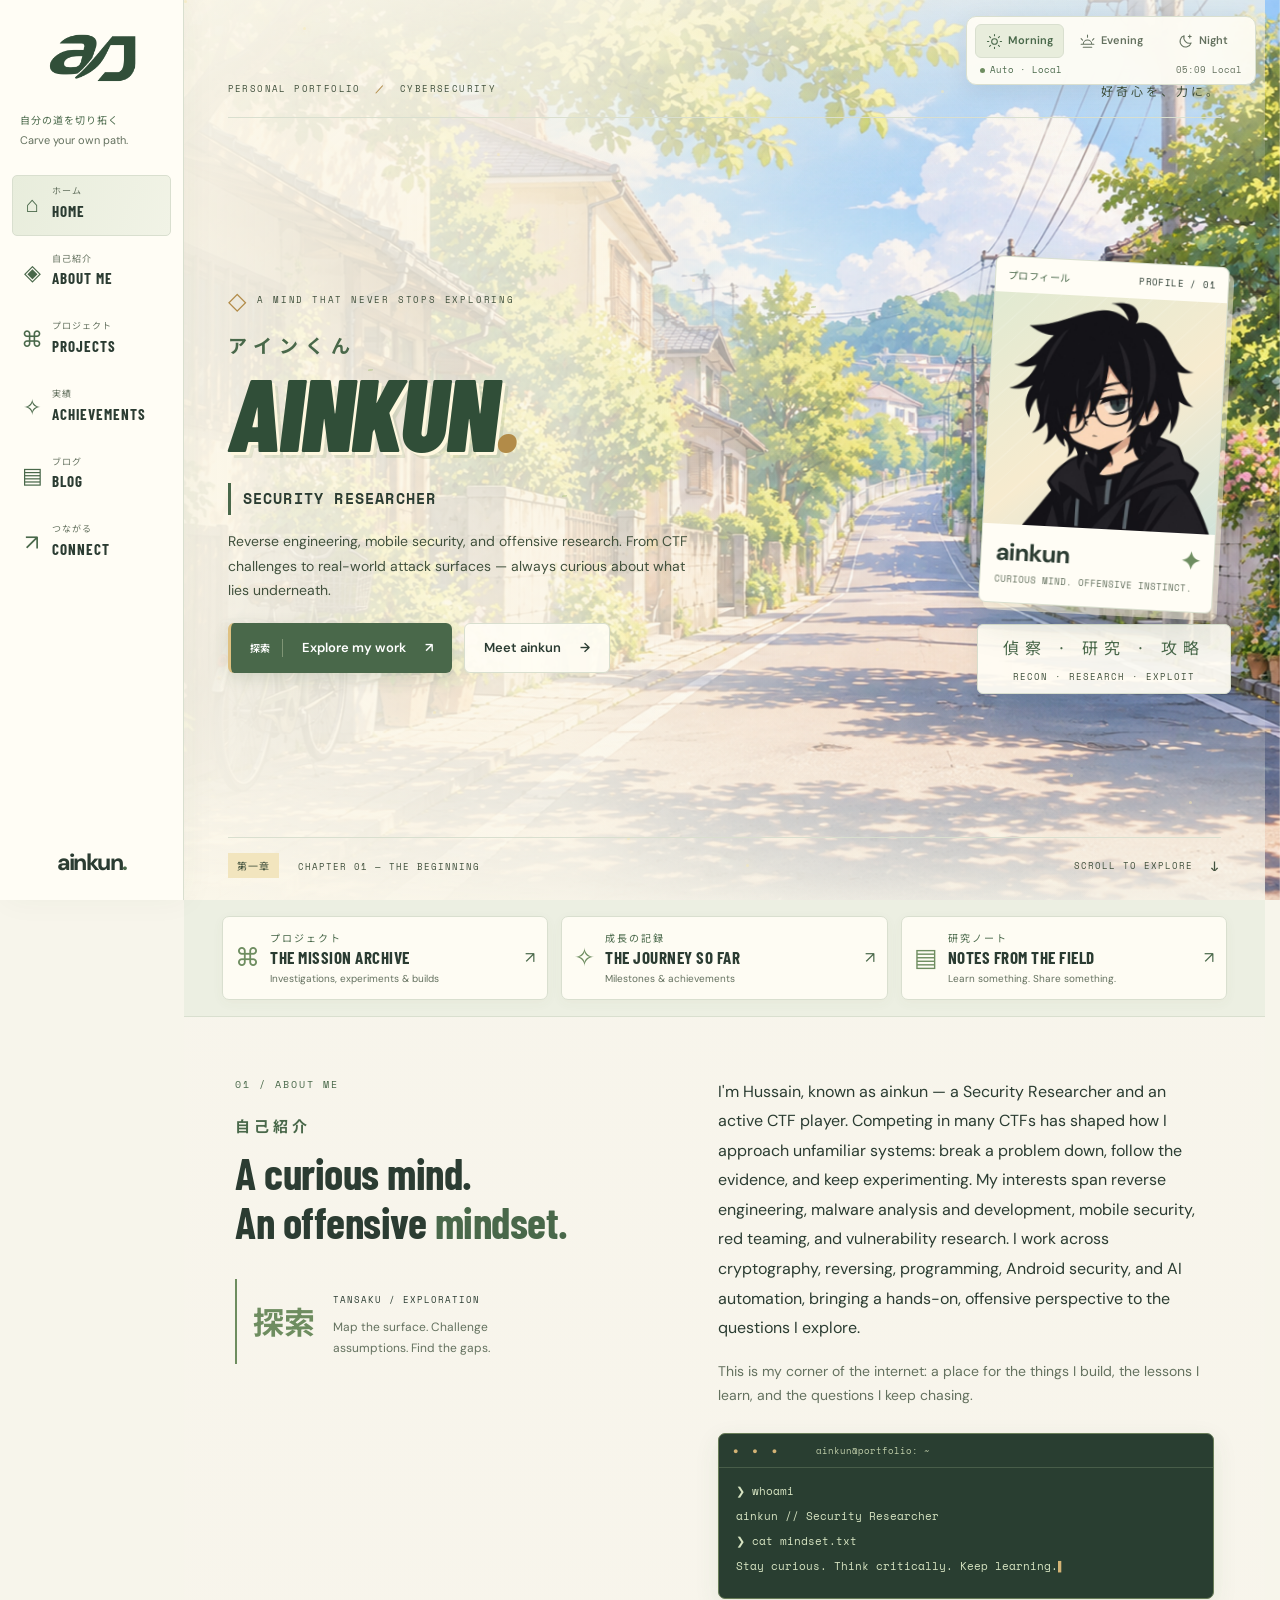
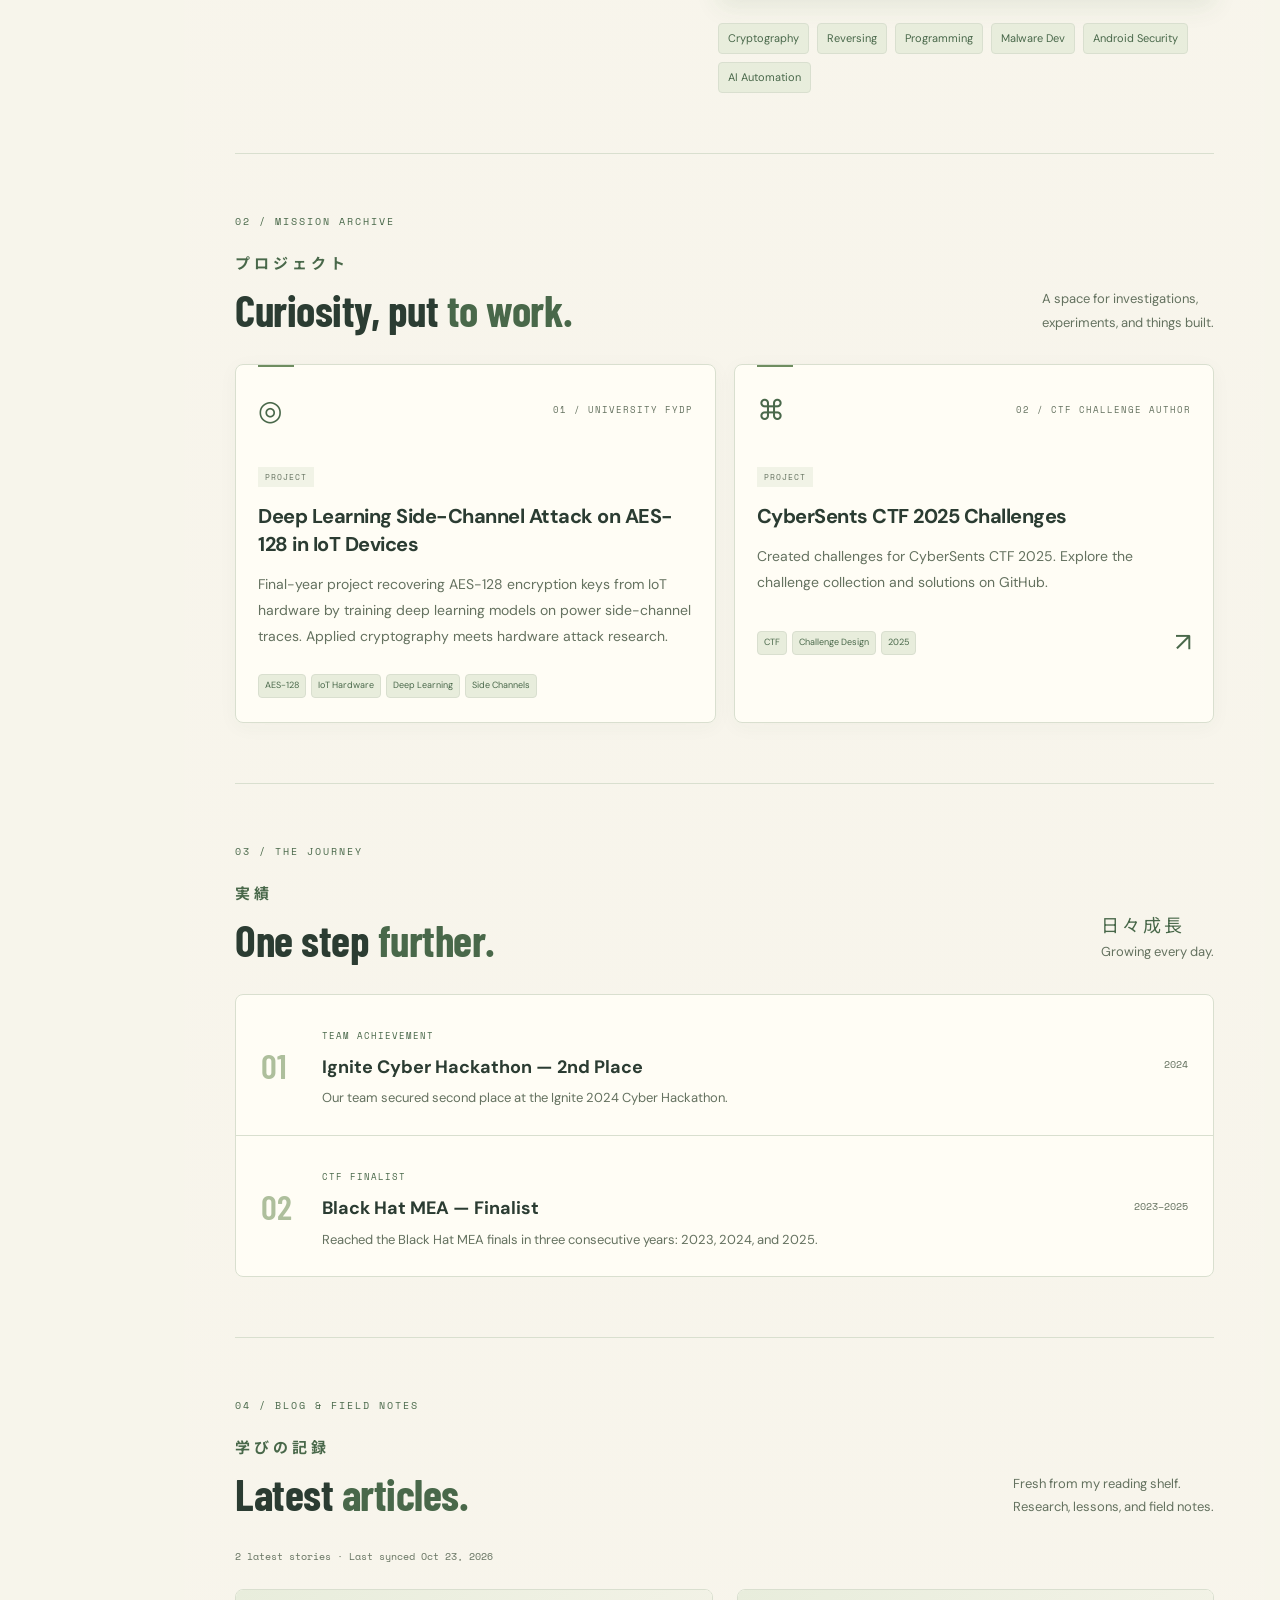
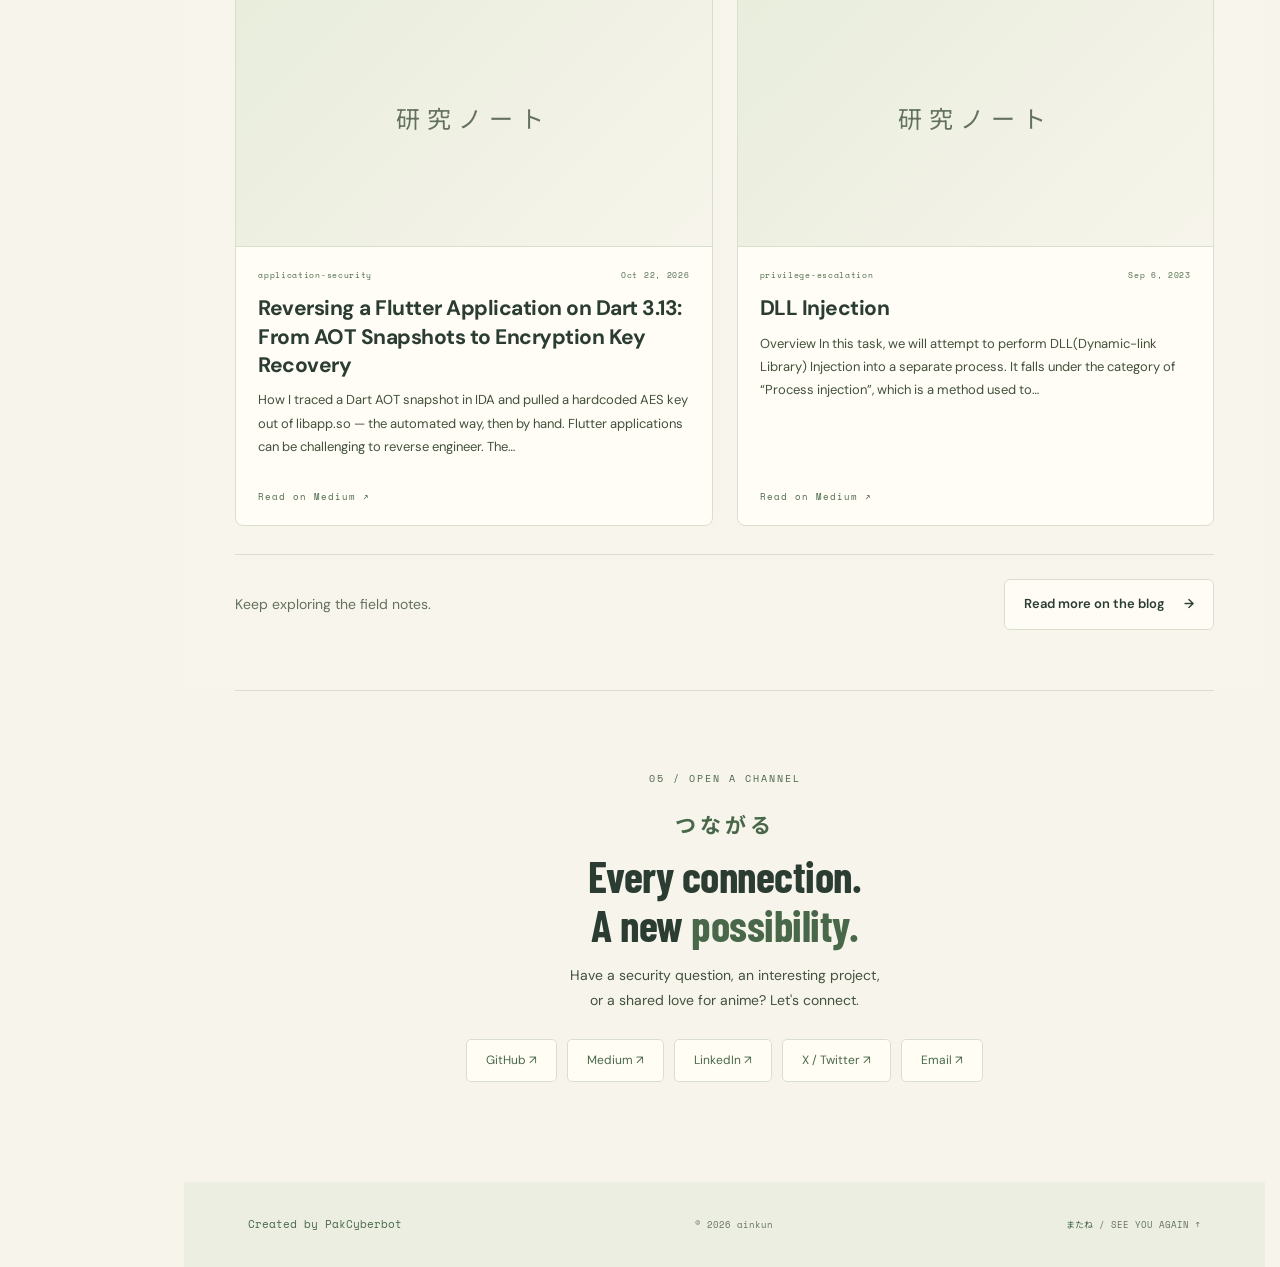
==== commit eb0d73a8: "Keep full Medium archive and link sidebar Blog to homepage section - refresh_medium.py merges RSS po" ====
--- a/index.html
+++ b/index.html
@@ -45,7 +45,7 @@
       <a class="nav-item" href="#about"><span class="nav-icon" aria-hidden="true">◈</span><span><small lang="ja">自己紹介</small><strong>ABOUT ME</strong></span><span class="nav-index">01</span></a>
       <a class="nav-item" href="#projects"><span class="nav-icon" aria-hidden="true">⌘</span><span><small lang="ja">プロジェクト</small><strong>PROJECTS</strong></span><span class="nav-index">02</span></a>
       <a class="nav-item" href="#achievements"><span class="nav-icon" aria-hidden="true">✧</span><span><small lang="ja">実績</small><strong>ACHIEVEMENTS</strong></span><span class="nav-index">03</span></a>
-      <a class="nav-item" href="blog.html"><span class="nav-icon" aria-hidden="true">▤</span><span><small lang="ja">ブログ</small><strong>BLOG</strong></span><span class="nav-index">04</span></a>
+      <a class="nav-item" href="#writing"><span class="nav-icon" aria-hidden="true">▤</span><span><small lang="ja">ブログ</small><strong>BLOG</strong></span><span class="nav-index">04</span></a>
       <a class="nav-item" href="#contact"><span class="nav-icon" aria-hidden="true">↗</span><span><small lang="ja">つながる</small><strong>CONNECT</strong></span><span class="nav-index">05</span></a>
     </nav>
     <div class="sidebar-bottom"><a class="brand" href="#home">ainkun<span class="brand-dot">.</span></a></div>
